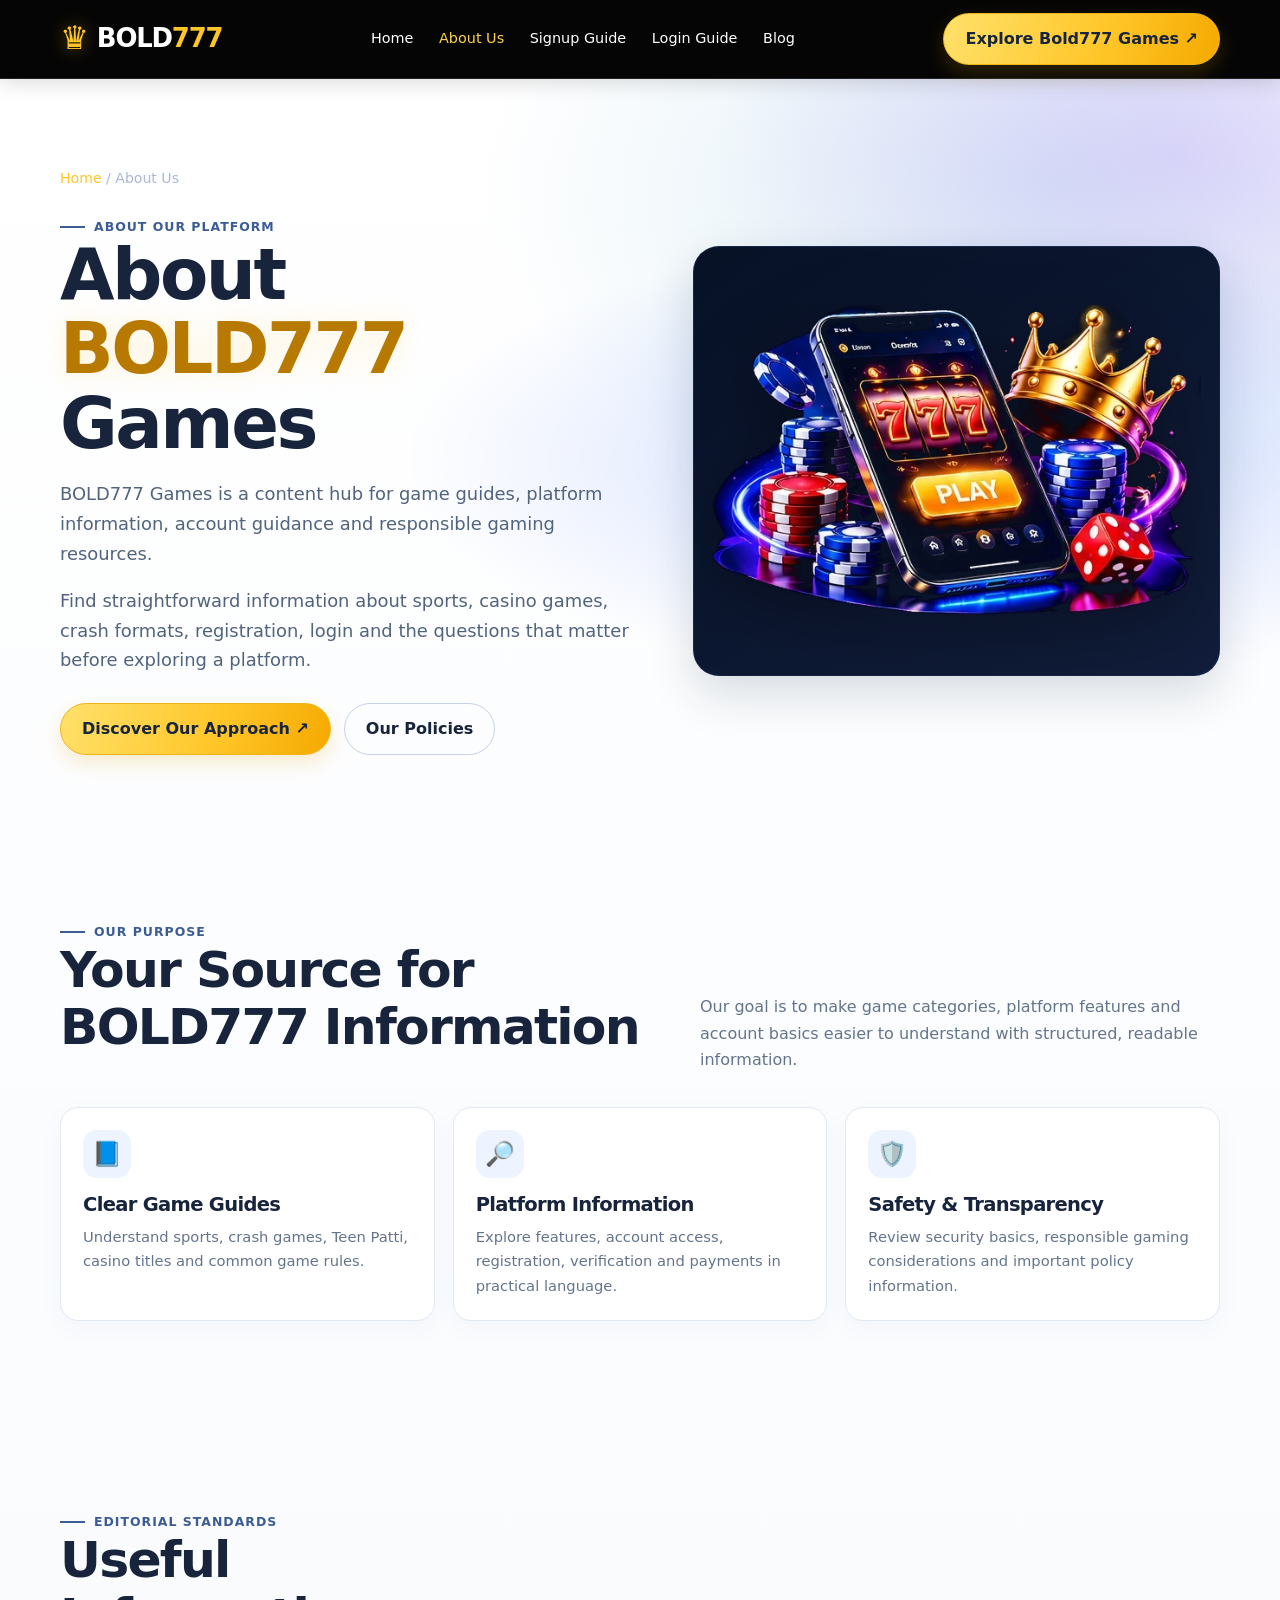
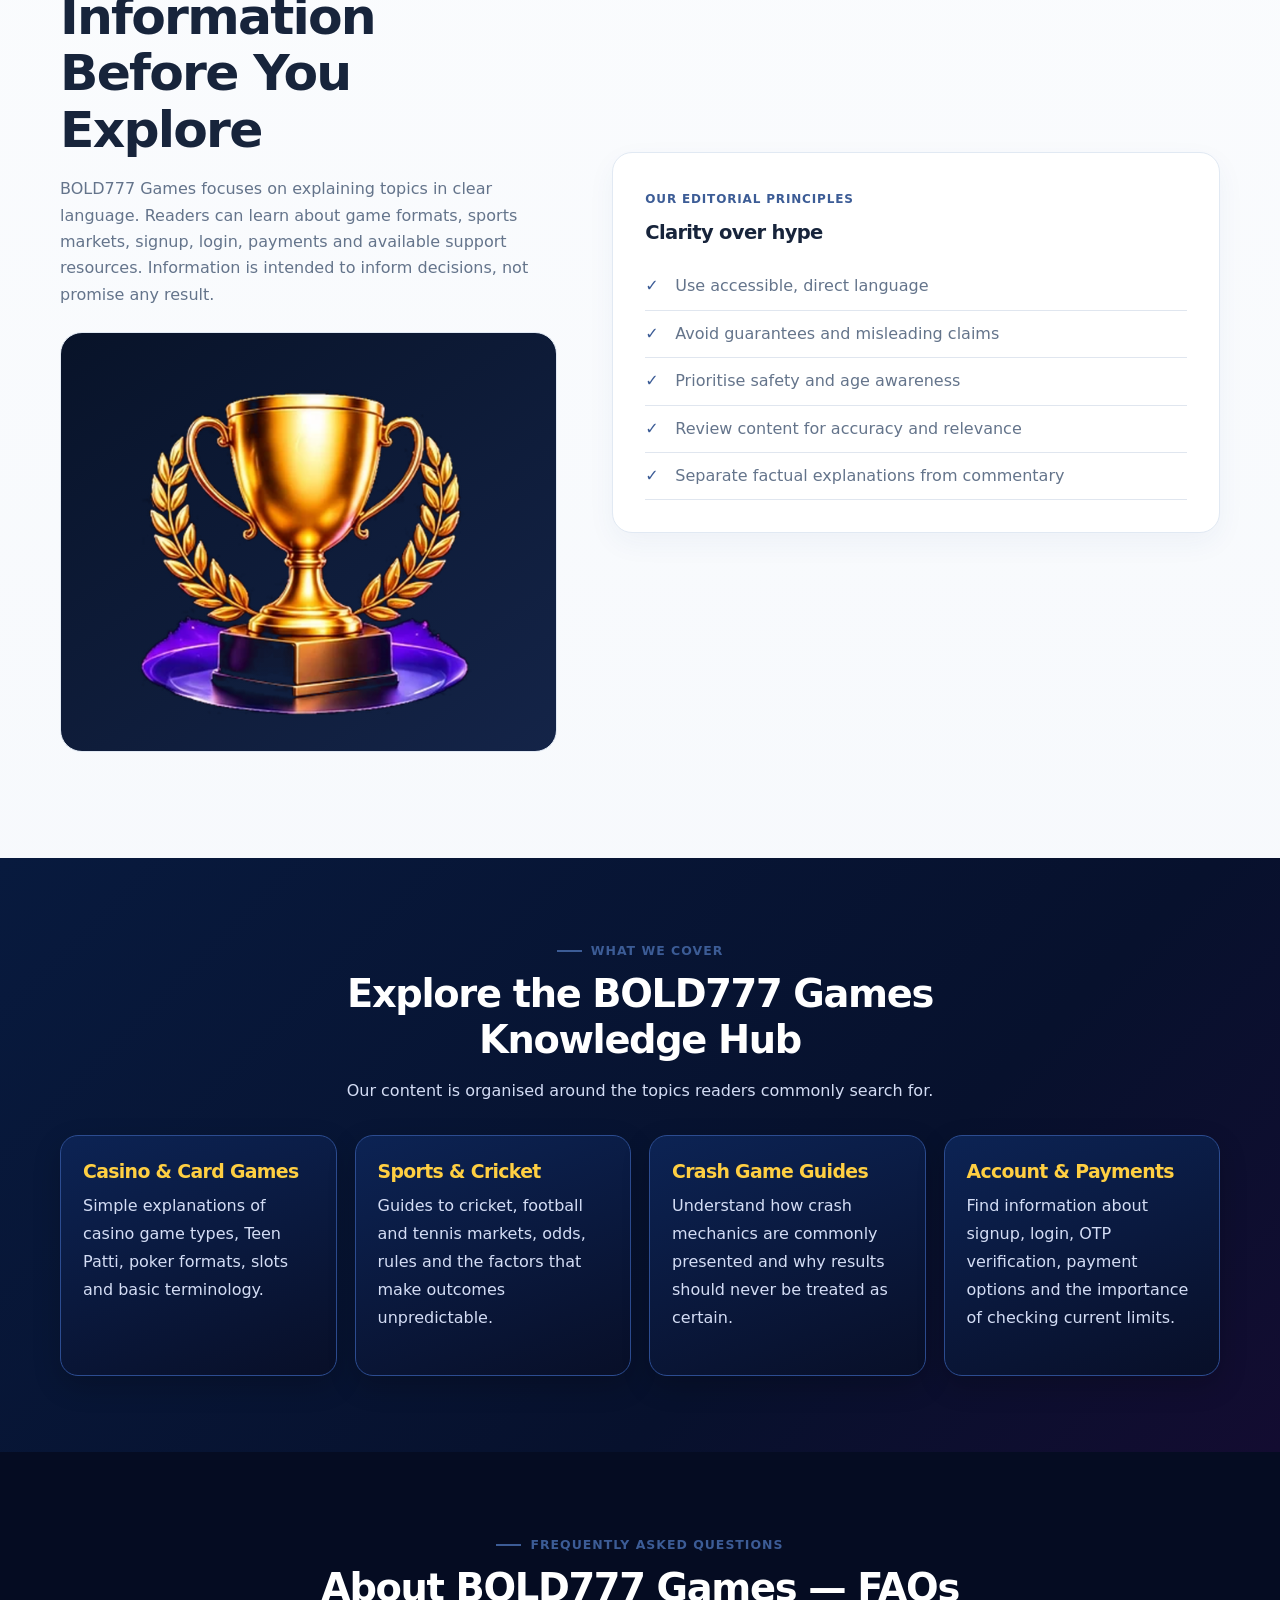
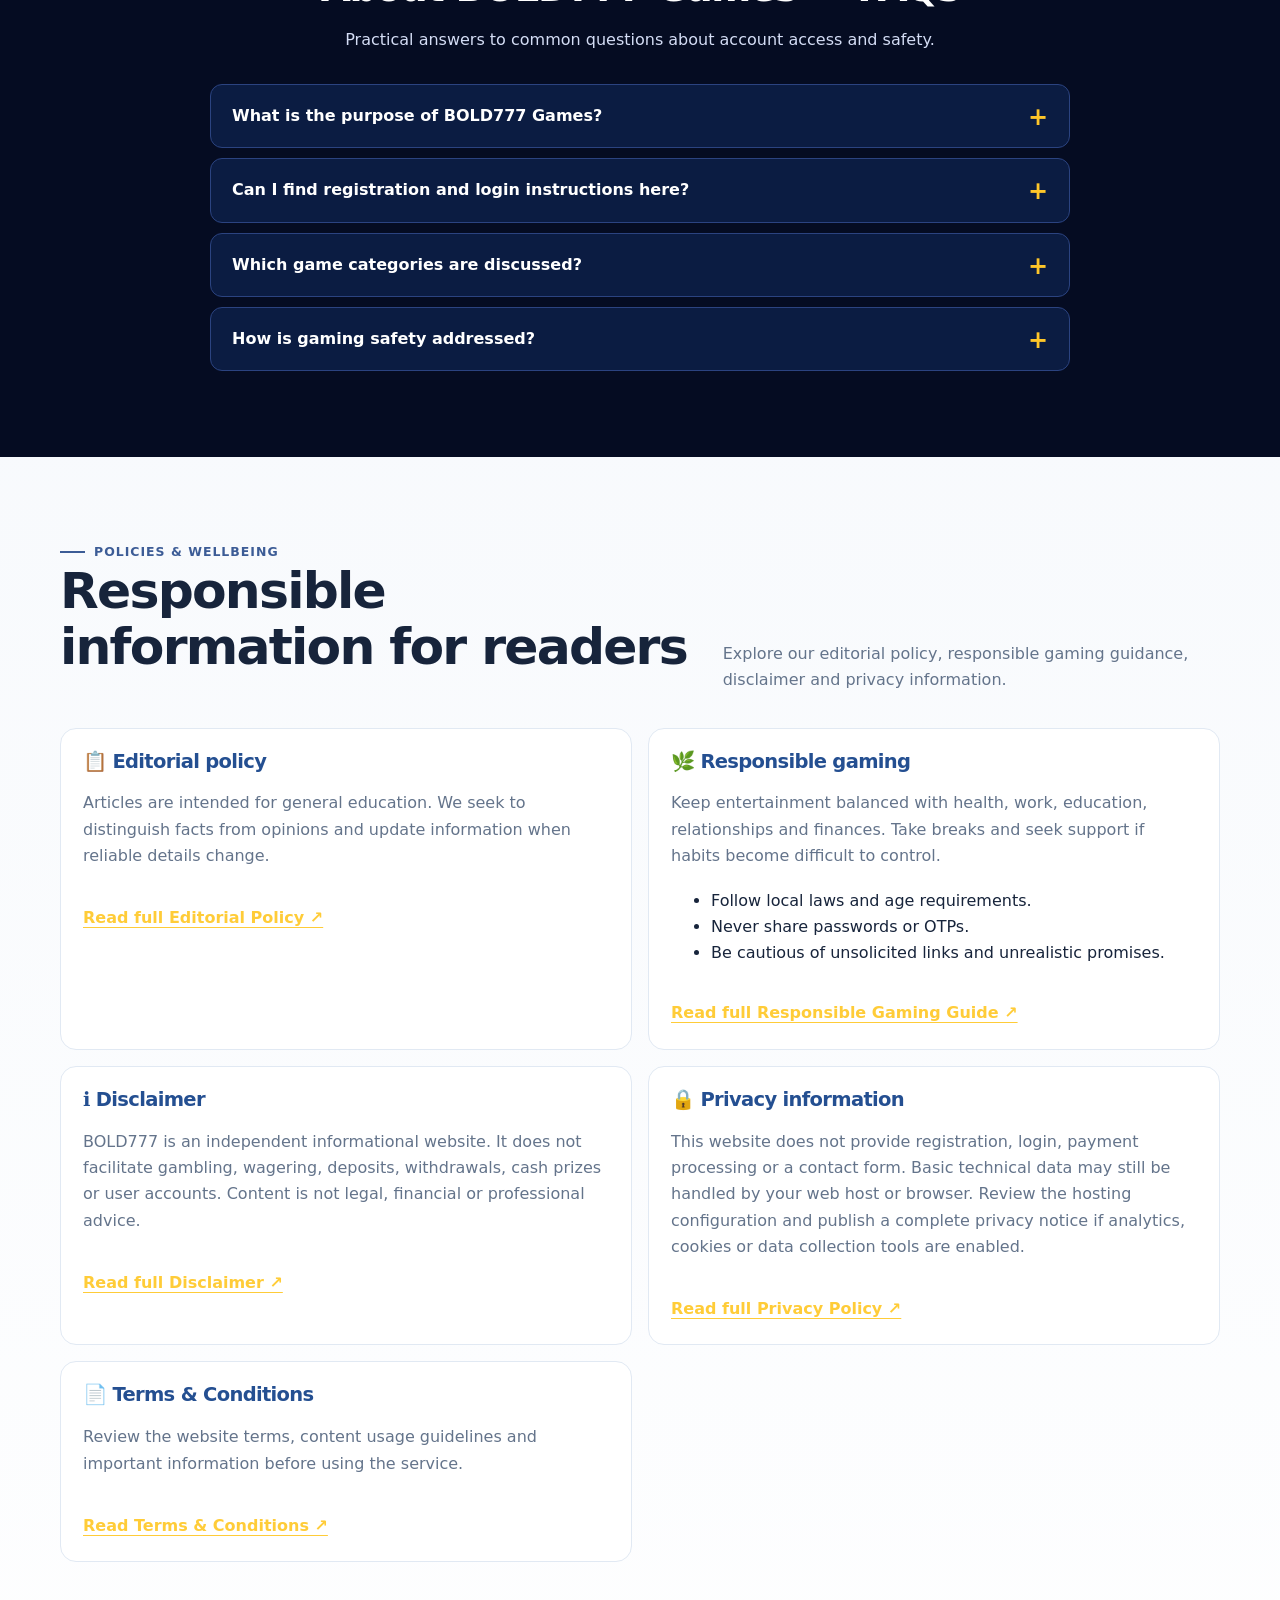
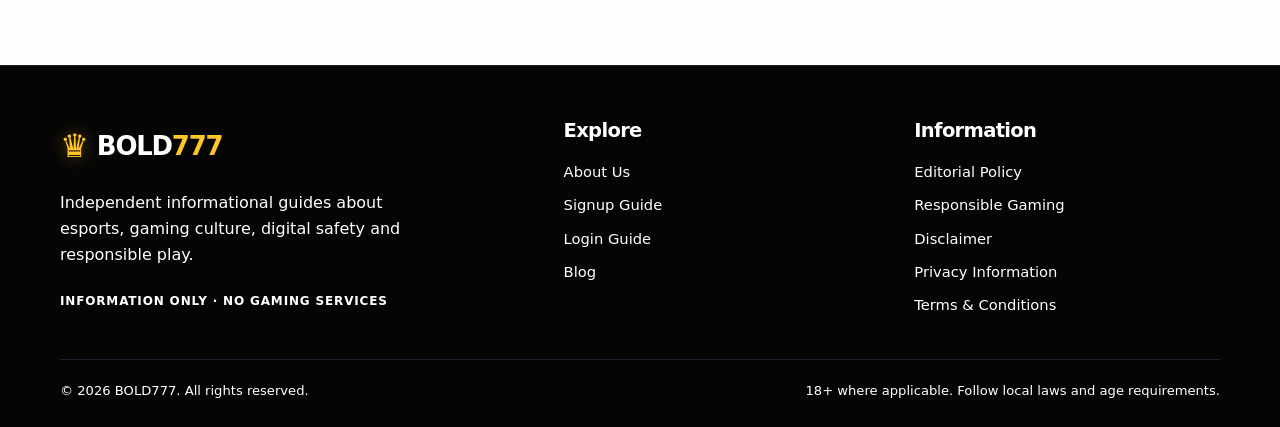
==== about.html @ b9d978da "Add files via upload" ====
<!DOCTYPE html>

<html lang="en"><head><meta charset="utf-8"/><meta content="width=device-width, initial-scale=1" name="viewport"/>
<title>About BOLD777 | Gaming Guides &amp; Editorial Information</title>
<meta content="#ffffff" name="theme-color"/><link href="assets/style.css" rel="stylesheet"/>
<meta content="website" property="og:type"/>
<meta content="Learn about BOLD777 guides, our informational approach, gaming topics, editorial standards, reader safety and important website policies." name="description"/><meta content="index, follow" name="robots"/><link href="https://bold777games.com/about.html" rel="canonical"/><meta content="About BOLD777 | Gaming Guides &amp; Editorial Information" property="og:title"/><meta content="Learn about BOLD777 guides, our informational approach, gaming topics, editorial standards, reader safety and important website policies." property="og:description"/><meta content="https://bold777games.com/about.html" property="og:url"/><meta content="summary_large_image" name="twitter:card"/><meta content="About BOLD777 | Gaming Guides &amp; Editorial Information" name="twitter:title"/><meta content="Learn about BOLD777 guides, our informational approach, gaming topics, editorial standards, reader safety and important website policies." name="twitter:description"/></head><body><header><div class="container nav"><a class="brand" href="index.html">BOLD<span>777</span></a><button aria-expanded="false" aria-label="Toggle navigation" class="menu-btn">Menu</button><nav class="navlinks"><a class="" href="index.html">Home</a><a class="active" href="about.html">About Us</a><a class="" href="signup.html">Signup Guide</a><a class="" href="login.html">Login Guide</a><a class="" href="blog.html">Blog</a></nav><a class="nav-cta" href="https://bold777games.com/">Explore Bold777 Games ↗</a></div></header>
<main><section class="hero about-feature-hero"><div class="container hero-grid"><div class="about-hero-copy"><div class="breadcrumbs"><a href="index.html">Home</a> / About Us</div><span class="eyebrow">About our platform</span><h1>About <span>BOLD777</span> Games</h1><p>BOLD777 Games is a content hub for game guides, platform information, account guidance and responsible gaming resources.</p><p>Find straightforward information about sports, casino games, crash formats, registration, login and the questions that matter before exploring a platform.</p><div class="actions"><a class="btn" href="#our-story">Discover Our Approach ↗</a><a class="btn secondary" href="#editorial">Our Policies</a></div></div><div class="visual hero-art about-hero-art"><img alt="Gaming device and online account illustration" src="assets/images/phone-guide.webp"/></div></div></section>
<section class="section" id="our-story"><div class="container"><div class="section-head"><div><span class="eyebrow">Our purpose</span><h2>Your Source for BOLD777 Information</h2></div><p>Our goal is to make game categories, platform features and account basics easier to understand with structured, readable information.</p></div><div class="feature-grid">
<div class="feature-tile"><div class="feature-symbol">📘</div><h3>Clear Game Guides</h3><p>Understand sports, crash games, Teen Patti, casino titles and common game rules.</p></div>
<div class="feature-tile"><div class="feature-symbol">🔎</div><h3>Platform Information</h3><p>Explore features, account access, registration, verification and payments in practical language.</p></div>
<div class="feature-tile"><div class="feature-symbol">🛡️</div><h3>Safety &amp; Transparency</h3><p>Review security basics, responsible gaming considerations and important policy information.</p></div>
</div></div></section>
<section class="section"><div class="container split"><div><span class="eyebrow">Editorial standards</span><h2>Useful Information Before You Explore</h2><p>BOLD777 Games focuses on explaining topics in clear language. Readers can learn about game formats, sports markets, signup, login, payments and available support resources. Information is intended to inform decisions, not promise any result.</p><img alt="Illustration representing gaming education" class="article-feature-image" src="assets/images/trophy-guide.png" style="margin-top:24px"/></div><div class="panel"><span class="tag">Our editorial principles</span><h3>Clarity over hype</h3><ul class="checklist"><li>Use accessible, direct language</li><li>Avoid guarantees and misleading claims</li><li>Prioritise safety and age awareness</li><li>Review content for accuracy and relevance</li><li>Separate factual explanations from commentary</li></ul></div></div></section>
<section class="content-rich-section rich-alt"><div class="container"><div class="rich-heading"><span class="eyebrow">WHAT WE COVER</span><h2>Explore the BOLD777 Games Knowledge Hub</h2><p>Our content is organised around the topics readers commonly search for.</p></div><div class="rich-card-grid"><article class="rich-card"><h3>Casino &amp; Card Games</h3><p>Simple explanations of casino game types, Teen Patti, poker formats, slots and basic terminology.</p></article><article class="rich-card"><h3>Sports &amp; Cricket</h3><p>Guides to cricket, football and tennis markets, odds, rules and the factors that make outcomes unpredictable.</p></article><article class="rich-card"><h3>Crash Game Guides</h3><p>Understand how crash mechanics are commonly presented and why results should never be treated as certain.</p></article><article class="rich-card"><h3>Account &amp; Payments</h3><p>Find information about signup, login, OTP verification, payment options and the importance of checking current limits.</p></article></div></div></section><section class="content-rich-section"><div class="container"><div class="rich-heading"><span class="eyebrow">FREQUENTLY ASKED QUESTIONS</span><h2>About BOLD777 Games — FAQs</h2><p>Practical answers to common questions about account access and safety.</p></div><div class="rich-faq-list"><details class="rich-faq"><summary>What is the purpose of BOLD777 Games?</summary><p>To provide guides and information about the BOLD777 platform, game categories, features and important account topics.</p></details><details class="rich-faq"><summary>Can I find registration and login instructions here?</summary><p>Yes. Separate Signup and Login guides explain typical steps and precautions; they do not collect credentials.</p></details><details class="rich-faq"><summary>Which game categories are discussed?</summary><p>Topics include sports, crash games, casino formats, Teen Patti and other game-related features.</p></details><details class="rich-faq"><summary>How is gaming safety addressed?</summary><p>The site links to its policies and offers reminders about eligibility, keeping credentials private and maintaining limits.</p></details></div></div></section><section class="section" id="editorial"><div class="container"><div class="section-head"><div><span class="eyebrow">Policies &amp; wellbeing</span><h2>Responsible information for readers</h2></div><p>Explore our editorial policy, responsible gaming guidance, disclaimer and privacy information.</p></div><div class="policy-grid">
<div class="policy-card" id="editorial-details"><h3>📋 Editorial policy</h3><p>Articles are intended for general education. We seek to distinguish facts from opinions and update information when reliable details change.</p><a class="policy-external-link" href="https://bold777games.com/editorial-policy/">Read full Editorial Policy ↗</a></div>
<div class="policy-card" id="responsible"><h3>🌿 Responsible gaming</h3><p>Keep entertainment balanced with health, work, education, relationships and finances. Take breaks and seek support if habits become difficult to control.</p><ul><li>Follow local laws and age requirements.</li><li>Never share passwords or OTPs.</li><li>Be cautious of unsolicited links and unrealistic promises.</li></ul><a class="policy-external-link" href="https://bold777games.com/responsible-gaming/">Read full Responsible Gaming Guide ↗</a></div>
<div class="policy-card" id="disclaimer"><h3>ℹ️ Disclaimer</h3><p>BOLD777 is an independent informational website. It does not facilitate gambling, wagering, deposits, withdrawals, cash prizes or user accounts. Content is not legal, financial or professional advice.</p><a class="policy-external-link" href="https://bold777games.com/disclaimer/">Read full Disclaimer ↗</a></div>
<div class="policy-card" id="privacy"><h3>🔒 Privacy information</h3><p>This website does not provide registration, login, payment processing or a contact form. Basic technical data may still be handled by your web host or browser. Review the hosting configuration and publish a complete privacy notice if analytics, cookies or data collection tools are enabled.</p><a class="policy-external-link" href="https://bold777games.com/privacy-policy/">Read full Privacy Policy ↗</a></div>
<div class="policy-card"><h3>📄 Terms &amp; Conditions</h3><p>Review the website terms, content usage guidelines and important information before using the service.</p><a class="policy-external-link" href="https://bold777games.com/terms-conditions/">Read Terms &amp; Conditions ↗</a></div></div></div></section></main>
<footer><div class="container"><div class="footer-grid"><div><a class="brand" href="index.html">BOLD<span>777</span></a><p style="max-width:360px;margin-top:16px">Independent informational guides about esports, gaming culture, digital safety and responsible play.</p><p class="tag">Information only · No gaming services</p></div><div><h3>Explore</h3><div class="footer-links"><a href="about.html">About Us</a><a href="signup.html">Signup Guide</a><a href="login.html">Login Guide</a><a href="blog.html">Blog</a></div></div><div><h3>Information</h3><div class="footer-links"><a href="https://bold777games.com/editorial-policy/">Editorial Policy</a><a href="https://bold777games.com/responsible-gaming/">Responsible Gaming</a><a href="https://bold777games.com/disclaimer/">Disclaimer</a><a href="https://bold777games.com/privacy-policy/">Privacy Information</a><a href="https://bold777games.com/terms-conditions/">Terms &amp; Conditions</a></div></div></div><div class="footer-bottom"><span>© <span data-year=""></span> BOLD777. All rights reserved.</span><span>18+ where applicable. Follow local laws and age requirements.</span></div></div></footer><script src="assets/script.js"></script></body></html>
---- assets/style.css ----
:root{--bg:#080b16;--panel:#101629;--panel2:#151d34;--text:#f4f6ff;--muted:#a8b1c8;--purple:#8b5cf6;--cyan:#4de3d0;--line:rgba(255,255,255,.1);--max:1160px}
*{box-sizing:border-box}html{scroll-behavior:smooth}body{margin:0;background:radial-gradient(ellipse at 80% 0%,rgba(103,65,190,.18),transparent 35%),var(--bg);color:var(--text);font:16px/1.65 Inter,ui-sans-serif,system-ui,-apple-system,Segoe UI,Roboto,Arial,sans-serif}a{color:inherit;text-decoration:none}img{max-width:100%}.container{width:min(var(--max),calc(100% - 40px));margin:auto}
header{position:sticky;top:0;z-index:20;background:rgba(8,11,22,.88);backdrop-filter:blur(16px);border-bottom:1px solid var(--line)}.nav{height:76px;display:flex;align-items:center;justify-content:space-between;gap:24px}.brand{font-weight:900;font-size:1.55rem;letter-spacing:-1px}.brand span{color:var(--cyan)}.navlinks{display:flex;align-items:center;gap:26px;color:var(--muted);font-size:.94rem}.navlinks a:hover,.navlinks a.active{color:#fff}.nav-cta,.btn{display:inline-flex;align-items:center;justify-content:center;border-radius:12px;padding:11px 17px;font-weight:750;background:linear-gradient(110deg,var(--purple),#5d70ed);color:white;border:0}.menu-btn{display:none;background:none;border:1px solid var(--line);color:white;padding:8px 12px;border-radius:9px}
.hero{padding:88px 0 70px;position:relative;overflow:hidden}.hero-grid{display:grid;grid-template-columns:1.08fr .92fr;gap:48px;align-items:center}.eyebrow{display:inline-flex;gap:9px;align-items:center;color:var(--cyan);font-size:.78rem;letter-spacing:.15em;text-transform:uppercase;font-weight:800}.eyebrow:before{content:"";width:22px;height:2px;background:var(--cyan)}h1,h2,h3{line-height:1.12;letter-spacing:-.035em;margin:0 0 18px}h1{font-size:clamp(2.6rem,6vw,4.8rem);max-width:760px}h2{font-size:clamp(1.9rem,4vw,3rem)}h3{font-size:1.22rem}p{color:var(--muted);margin:0 0 18px}.hero p{font-size:1.12rem;max-width:650px}.actions{display:flex;gap:13px;flex-wrap:wrap;margin-top:28px}.btn.secondary{background:transparent;border:1px solid var(--line);color:var(--text)}.visual{min-height:390px;position:relative;border:1px solid var(--line);border-radius:28px;background:linear-gradient(145deg,rgba(139,92,246,.22),rgba(77,227,208,.06)),var(--panel);padding:25px;overflow:hidden}.visual:before,.visual:after{content:"";position:absolute;border-radius:50%;filter:blur(2px)}.visual:before{width:240px;height:240px;background:rgba(139,92,246,.22);right:-65px;top:-55px}.visual:after{width:180px;height:180px;background:rgba(77,227,208,.14);left:-70px;bottom:-60px}.orbit{position:absolute;inset:50px 45px;border:1px solid rgba(255,255,255,.14);border-radius:50%;transform:rotate(-24deg)}.orbit.two{inset:80px 10px;transform:rotate(35deg)}.core{position:absolute;inset:0;display:grid;place-items:center}.core-mark{width:150px;height:150px;border-radius:35px;display:grid;place-items:center;background:linear-gradient(145deg,#8b5cf6,#263b79);box-shadow:0 25px 80px rgba(0,0,0,.45);font-size:3.4rem;font-weight:950;letter-spacing:-.1em}.float-card{position:absolute;z-index:2;background:rgba(10,15,31,.88);border:1px solid var(--line);padding:13px 16px;border-radius:14px;box-shadow:0 12px 35px rgba(0,0,0,.25);font-size:.85rem}.float-card strong{display:block;color:white}.float-card small{color:var(--muted)}.fc1{top:42px;left:22px}.fc2{right:18px;bottom:46px}.fc3{left:34px;bottom:34px}
.section{padding:76px 0}.section-head{display:flex;justify-content:space-between;align-items:end;gap:25px;margin-bottom:30px}.section-head p{max-width:520px;margin:0}.grid{display:grid;grid-template-columns:repeat(3,1fr);gap:18px}.card{background:linear-gradient(145deg,rgba(255,255,255,.045),rgba(255,255,255,.015));border:1px solid var(--line);border-radius:18px;padding:24px;transition:.2s}.card:hover{transform:translateY(-4px);border-color:rgba(139,92,246,.55)}.icon{width:46px;height:46px;border-radius:13px;background:rgba(139,92,246,.18);display:grid;place-items:center;color:#c4b5fd;font-size:1.25rem;margin-bottom:20px}.tag{display:inline-block;color:var(--cyan);font-size:.75rem;font-weight:800;letter-spacing:.08em;text-transform:uppercase;margin-bottom:12px}.card p{font-size:.94rem;margin-bottom:0}.split{display:grid;grid-template-columns:.9fr 1.1fr;gap:45px;align-items:center}.panel{background:var(--panel);border:1px solid var(--line);border-radius:22px;padding:30px}.checklist{list-style:none;padding:0;margin:20px 0 0}.checklist li{padding:10px 0 10px 30px;position:relative;color:var(--muted);border-bottom:1px solid var(--line)}.checklist li:before{content:"✓";position:absolute;left:0;color:var(--cyan);font-weight:900}.banner{padding:38px;border:1px solid rgba(77,227,208,.22);border-radius:22px;background:linear-gradient(110deg,rgba(77,227,208,.09),rgba(139,92,246,.14));display:flex;align-items:center;justify-content:space-between;gap:25px}.banner p{margin:0;max-width:660px}
.page-hero{padding:68px 0 35px}.page-hero h1{font-size:clamp(2.4rem,5vw,4rem)}.breadcrumbs{color:var(--muted);font-size:.88rem;margin-bottom:22px}.article-list{display:grid;grid-template-columns:repeat(3,1fr);gap:18px}.article-card{overflow:hidden;padding:0}.article-art{height:165px;background:radial-gradient(circle at 75% 30%,rgba(77,227,208,.4),transparent 25%),linear-gradient(135deg,#33215e,#121b38 55%,#0b3441);display:flex;align-items:center;justify-content:center;font-size:2.6rem;font-weight:950;letter-spacing:-.1em;color:rgba(255,255,255,.9)}.article-body{padding:22px}.article-body .tag{margin-bottom:8px}.article-body h3{margin-bottom:10px}.article-body p{font-size:.92rem}.read{color:var(--cyan);font-weight:750;font-size:.9rem}.content{max-width:820px}.content h2{font-size:1.75rem;margin:36px 0 14px}.content h3{margin:25px 0 10px}.content ul{color:var(--muted);padding-left:22px}.notice{border-left:3px solid var(--cyan);padding:16px 18px;background:rgba(77,227,208,.06);border-radius:0 12px 12px 0;margin:24px 0}.faq details{border-bottom:1px solid var(--line);padding:18px 0}.faq summary{cursor:pointer;font-weight:750}.faq details p{padding-top:12px;margin:0}
footer{border-top:1px solid var(--line);padding:48px 0 24px;background:rgba(0,0,0,.15)}.footer-grid{display:grid;grid-template-columns:1.5fr 1fr 1fr;gap:35px}.footer-links{display:grid;gap:9px;color:var(--muted);font-size:.92rem}.footer-links a:hover{color:white}.footer-bottom{border-top:1px solid var(--line);margin-top:35px;padding-top:20px;display:flex;justify-content:space-between;gap:20px;color:var(--muted);font-size:.82rem}
@media(max-width:850px){.hero-grid,.split{grid-template-columns:1fr}.visual{min-height:330px}.grid,.article-list{grid-template-columns:repeat(2,1fr)}.navlinks{display:none;position:absolute;top:76px;left:0;right:0;padding:20px;background:#0b1020;border-bottom:1px solid var(--line);flex-direction:column;align-items:flex-start}.navlinks.open{display:flex}.menu-btn{display:block}.nav-cta{display:none}.footer-grid{grid-template-columns:1fr 1fr}}
@media(max-width:560px){.container{width:min(var(--max),calc(100% - 28px))}.hero{padding:60px 0 45px}.section{padding:55px 0}.grid,.article-list,.footer-grid{grid-template-columns:1fr}.section-head,.banner,.footer-bottom{align-items:flex-start;flex-direction:column}.visual{min-height:290px}.core-mark{width:120px;height:120px}.fc1{top:22px;left:12px}.fc2{right:10px;bottom:22px}.fc3{left:14px;bottom:25px}}


/* ===== BOLD777 visual refresh: midnight / electric blue / royal purple / gold ===== */
:root{
  --bg:#050817;--panel:#0b1228;--panel2:#111d3b;--text:#f7f8ff;--muted:#b4bfd8;
  --purple:#8b5cf6;--cyan:#5b8cff;--gold:#ffc629;--line:rgba(151,174,255,.2);
  --max:1200px;
}
body{
  background:
    radial-gradient(ellipse at 8% 12%,rgba(36,91,255,.16),transparent 32%),
    radial-gradient(ellipse at 92% 36%,rgba(126,54,255,.13),transparent 30%),
    linear-gradient(180deg,#050817 0%,#080d20 54%,#050817 100%);
}
header{background:rgba(4,8,22,.91);border-bottom:1px solid rgba(120,151,255,.2);box-shadow:0 10px 35px rgba(0,0,0,.24)}
.nav{height:78px}
.brand{font-size:1.62rem;letter-spacing:-1.2px;white-space:nowrap}
.brand:before{content:"♛";display:inline-block;color:var(--gold);font-size:1.25em;margin-right:9px;vertical-align:-2px;text-shadow:0 0 18px rgba(255,198,41,.45)}
.brand span{color:var(--gold)}
.navlinks{gap:clamp(12px,2vw,26px);font-size:.9rem;color:#d4dcf2}
.navlinks a{transition:color .2s ease}
.navlinks a:hover,.navlinks a.active{color:var(--gold)}
.nav-cta,.btn{
  border-radius:999px;padding:12px 21px;color:#11172b;
  background:linear-gradient(110deg,#ffe16b 0%,#ffbd17 58%,#ff9d00 100%);
  box-shadow:0 8px 24px rgba(255,177,0,.2);transition:transform .2s,box-shadow .2s;
}
.nav-cta:hover,.btn:hover{transform:translateY(-2px);box-shadow:0 12px 30px rgba(255,177,0,.3)}
.btn.secondary{background:rgba(9,15,35,.5);border:1px solid rgba(204,216,255,.5);color:#f5f7ff;box-shadow:none}
.menu-btn{border-color:var(--line);background:#0d1731}
.hero{padding:88px 0 82px;isolation:isolate}
.hero:before{content:"";position:absolute;z-index:-1;inset:0;background:radial-gradient(ellipse at 78% 50%,rgba(35,91,255,.22),transparent 42%),radial-gradient(ellipse at 92% 10%,rgba(151,73,255,.18),transparent 28%)}
.hero-grid{gap:38px;grid-template-columns:1fr .95fr}
.hero h1{font-size:clamp(2.8rem,5.5vw,5rem);line-height:1.02;max-width:680px}
.hero h1 span{color:var(--gold)!important;text-shadow:0 0 28px rgba(255,193,38,.2)}
.hero p{max-width:610px;color:#d0d8ec}
.eyebrow{color:var(--gold);letter-spacing:.08em}
.eyebrow:before{background:linear-gradient(90deg,var(--gold),#ff8c00);width:25px}
.visual{
  min-height:410px;border:1px solid rgba(114,145,255,.42);border-radius:30px;
  background:radial-gradient(circle at 50% 48%,rgba(34,87,255,.3),transparent 35%),linear-gradient(145deg,rgba(29,55,116,.8),rgba(10,14,34,.92) 58%,rgba(69,32,122,.55));
  box-shadow:inset 0 0 55px rgba(64,113,255,.13),0 25px 70px rgba(0,0,0,.32);
}
.visual:before{width:310px;height:310px;background:rgba(45,100,255,.3);filter:blur(32px);right:4%;top:4%}
.visual:after{width:250px;height:250px;background:rgba(146,62,255,.22);filter:blur(35px);left:0;bottom:0}
.orbit{border-color:rgba(255,198,41,.58);box-shadow:0 0 22px rgba(255,183,0,.12)}
.orbit.two{border-color:rgba(107,132,255,.5)}
.core-mark{
  width:190px;height:190px;border-radius:42px;transform:rotate(-7deg);
  background:linear-gradient(145deg,#ffdf59,#ff9d00 42%,#4e2b9c 43%,#101a48 100%);
  border:1px solid rgba(255,226,121,.7);box-shadow:0 0 45px rgba(255,174,0,.28),0 25px 80px rgba(0,0,0,.5);
  color:#fff;font-size:4rem;text-shadow:0 4px 20px rgba(0,0,0,.5)
}
.float-card{background:rgba(5,11,29,.88);border-color:rgba(132,160,255,.3);backdrop-filter:blur(12px);border-radius:16px}
.float-card strong{color:#fff}.float-card small{color:#bac6e4}
.section{padding:78px 0}
.section-head{margin-bottom:34px}
h2{font-size:clamp(2rem,4vw,3.15rem)}
.card,.panel{
  background:linear-gradient(145deg,rgba(18,31,67,.9),rgba(8,14,33,.94));
  border:1px solid rgba(112,145,255,.24);border-radius:20px;
  box-shadow:0 14px 36px rgba(0,0,0,.17)
}
.card{padding:26px;position:relative;overflow:hidden}
.card:before{content:"";position:absolute;inset:0 0 auto;height:2px;background:linear-gradient(90deg,transparent,var(--gold),#755dff,transparent);opacity:.7}
.card:hover{transform:translateY(-5px);border-color:rgba(255,198,41,.5);box-shadow:0 18px 40px rgba(0,0,0,.28)}
.icon{width:54px;height:54px;border-radius:17px;background:linear-gradient(145deg,rgba(255,198,41,.2),rgba(92,107,255,.22));border:1px solid rgba(255,198,41,.28);color:var(--gold);font-size:1.45rem}
.tag{color:var(--gold);letter-spacing:.07em}
.split{gap:55px}
.panel{padding:32px;background:linear-gradient(145deg,rgba(16,28,62,.95),rgba(7,13,31,.95))}
.checklist li:before{color:var(--gold)}
.banner{
  border:1px solid rgba(255,198,41,.35);border-radius:26px;
  background:radial-gradient(ellipse at 90% 50%,rgba(89,60,193,.25),transparent 42%),linear-gradient(110deg,rgba(255,198,41,.1),rgba(24,67,155,.2),rgba(77,42,137,.18));
  box-shadow:0 18px 50px rgba(0,0,0,.2)
}
.page-hero{
  padding:78px 0 52px;position:relative;overflow:hidden;
  background:radial-gradient(ellipse at 82% 25%,rgba(48,89,221,.22),transparent 36%),linear-gradient(180deg,rgba(11,19,46,.75),rgba(5,8,23,0));
  border-bottom:1px solid rgba(120,151,255,.13)
}
.page-hero:after{content:"777";position:absolute;right:7%;top:5%;font-size:clamp(7rem,18vw,15rem);font-weight:1000;letter-spacing:-.12em;color:rgba(255,198,41,.035);pointer-events:none}
.page-hero .container{position:relative;z-index:1}
.page-hero h1{max-width:900px}
.breadcrumbs{color:#aab7d5}
.breadcrumbs a{color:var(--gold)}
.article-list{gap:22px}
.article-card{padding:0}
.article-art{
  height:180px;color:var(--gold);font-size:3rem;
  background:radial-gradient(circle at 70% 25%,rgba(255,190,40,.35),transparent 24%),radial-gradient(circle at 25% 80%,rgba(71,105,255,.45),transparent 35%),linear-gradient(135deg,#14265a,#10132f 55%,#351a69);
  border-bottom:1px solid rgba(255,198,41,.2)
}
.article-body{padding:24px}
.article-body h3{color:#f7f8ff}
.read{color:var(--gold)}
.content{max-width:900px}
.content h2{color:#fff;border-left:3px solid var(--gold);padding-left:14px}
.content h3{color:#f4f6ff}
.content ul{line-height:1.85}
.notice{border-left-color:var(--gold);background:rgba(255,198,41,.07);border-radius:0 14px 14px 0}
.faq details{border:1px solid rgba(125,151,230,.2);border-radius:14px;padding:17px 20px;margin:10px 0;background:rgba(13,23,51,.72)}
.faq summary{color:#f5f7ff}
.faq details[open]{border-color:rgba(255,198,41,.45)}
footer{border-top:1px solid rgba(255,198,41,.25);padding:54px 0 26px;background:linear-gradient(180deg,#070b1c,#030611)}
.footer-grid{gap:45px}
footer h3{color:#fff}
.footer-links a:hover{color:var(--gold)}
.footer-bottom{border-top-color:rgba(127,151,222,.2)}
@media(max-width:850px){
  .nav{height:70px}.navlinks{top:70px;background:#070d21}
  .hero{padding:64px 0 58px}.hero-grid{grid-template-columns:1fr}
  .visual{min-height:340px}.page-hero{padding:58px 0 40px}
}
@media(max-width:560px){
  .hero h1{font-size:2.7rem}.section{padding:58px 0}
  .visual{min-height:285px}.core-mark{width:130px;height:130px;font-size:3rem}
  .card{padding:22px}.article-card{padding:0}.article-body{padding:20px}
  .page-hero:after{right:0;top:15%;font-size:7rem}
}


/* Supplied BOLD777 illustration pack */
.hero-art{
  min-height:0; padding:0; border:0; background:transparent; box-shadow:none;
  display:flex; align-items:center; justify-content:center; overflow:visible;
}
.hero-art:before,.hero-art:after{display:none}
.hero-art img{display:block;width:100%;height:auto;max-height:440px;object-fit:contain;filter:drop-shadow(0 18px 35px rgba(0,0,0,.38))}
.image-icon{width:100%;height:112px;border:0;background:transparent;border-radius:12px;overflow:hidden;margin:0 0 18px;padding:0}
.image-icon img{width:100%;height:100%;object-fit:contain;display:block}
.card:has(.image-icon){padding-top:18px}
.article-art{height:190px;overflow:hidden;padding:0;background:#050817}
.article-art img{width:100%;height:100%;object-fit:cover;display:block}
.page-hero .container{min-height:210px;padding-right:300px}
.page-hero-art{position:absolute;right:0;top:50%;transform:translateY(-50%);width:min(290px,32%);max-height:230px;object-fit:contain;filter:drop-shadow(0 12px 24px rgba(0,0,0,.35))}
.article-feature-image{display:block;width:100%;max-height:390px;object-fit:contain;background:#030611;border:1px solid rgba(255,198,41,.25);border-radius:22px;margin:0 0 34px}
.banner-with-art{position:relative;overflow:hidden;padding-left:190px}
.banner-art{position:absolute;left:12px;top:50%;transform:translateY(-50%);width:160px;height:150px;object-fit:contain}
@media(max-width:850px){
 .hero-art{min-height:0}
 .hero-art img{max-height:340px}
 .page-hero .container{padding-right:0;padding-bottom:160px}
 .page-hero-art{top:auto;bottom:0;right:12px;transform:none;width:190px;height:145px}
 .banner-with-art{padding-left:140px}
 .banner-art{width:120px;height:120px}
}
@media(max-width:560px){
 .image-icon{height:90px}
 .article-art{height:155px}
 .page-hero .container{padding-bottom:130px}
 .page-hero-art{width:150px;height:120px}
 .banner-with-art{padding:130px 22px 24px}
 .banner-art{top:0;left:50%;transform:translateX(-50%);width:125px;height:120px}
}

/* ===== Light navy + white visual refresh ===== */
:root{--bg:#f5f8fc;--panel:#ffffff;--panel2:#eef4fb;--text:#17243b;--muted:#64748b;--purple:#244f91;--cyan:#3c5c96;--line:rgba(36,79,145,.14);--max:1160px}
body{background:linear-gradient(180deg,#fff 0%,#f5f8fc 58%,#fff 100%);color:var(--text)}
header{background:rgba(255,255,255,.92);border-bottom-color:#e3eaf4;box-shadow:0 5px 24px rgba(24,52,92,.045)}
.brand span{color:#3c5c96}
.navlinks{color:#60718b}.navlinks a:hover,.navlinks a.active{color:#244f91}
.nav-cta,.btn{background:linear-gradient(110deg,#3c5c96,#244f91);box-shadow:0 8px 20px rgba(36,79,145,.16)}
.btn.secondary{color:#244f91;border-color:#cbd8ea}
.eyebrow,.tag,.read{color:#3c5c96}.eyebrow:before{background:#3c5c96}
.hero{background:radial-gradient(ellipse at 82% 14%,rgba(202,228,240,.65),transparent 38%)}
.visual{background:linear-gradient(145deg,#eaf3ff,#fff 70%);border-color:#d9e5f4;box-shadow:0 20px 50px rgba(38,72,120,.08)}
.visual:before{background:rgba(60,92,150,.13)}.visual:after{background:rgba(202,228,240,.6)}
.orbit{border-color:rgba(60,92,150,.22)}
.core-mark{background:linear-gradient(145deg,#3c5c96,#244f91);box-shadow:0 18px 55px rgba(36,79,145,.25)}
.float-card{background:rgba(255,255,255,.96);border-color:#dce6f3;box-shadow:0 12px 30px rgba(36,79,145,.12);color:#17243b}
.float-card strong{color:#17243b}
.card{background:#fff;border-color:#e1e9f3;box-shadow:0 8px 28px rgba(36,79,145,.045)}
.card:hover{border-color:#9bb5d8;box-shadow:0 14px 34px rgba(36,79,145,.1)}
.icon{background:#edf4ff;color:#3c5c96}
.panel{background:#fff;border-color:#e1e9f3;box-shadow:0 10px 28px rgba(36,79,145,.05)}
.checklist li:before{color:#3c5c96}
.banner{border-color:#d9e5f4;background:linear-gradient(110deg,#edf5ff,#fff)}
.article-art{background:linear-gradient(135deg,#e7f1ff,#f7fbff);color:#244f91}
.page-hero{background:radial-gradient(ellipse at 78% 20%,rgba(202,228,240,.55),transparent 42%)}
.page-hero-art{display:block;width:min(100%,760px);height:clamp(190px,32vw,360px);object-fit:contain;object-position:center;margin:28px auto 0;border-radius:24px;background:linear-gradient(135deg,#edf5ff,#fff);padding:12px}
.article-feature-image{display:block;width:100%;max-height:360px;object-fit:contain;object-position:center;background:#edf5ff;border:1px solid #e1e9f3;border-radius:22px;padding:10px;margin:0 0 28px}
.image-icon{width:100%;height:148px;margin:0 0 20px;border-radius:15px;overflow:hidden;background:#f0f6ff;padding:0}
.image-icon img{width:100%;height:100%;object-fit:contain;padding:12px;display:block}
.hero-art img{position:relative;z-index:1;display:block;width:100%;height:100%;min-height:330px;max-height:480px;object-fit:contain;object-position:center}
.visual.hero-art{display:flex;align-items:center;justify-content:center}
.article-art img{display:block;width:100%;height:100%;object-fit:contain;padding:8px}
.article-art{height:190px;overflow:hidden}
.article-card{height:100%}
.article-list .article-card .article-art img{max-height:100%}
.content{max-width:900px}
.content h2{color:#1e3a63}
.content .notice{border-left-color:#3c5c96;background:#edf5ff;color:#405674}
.content .notice strong{color:#244f91}
.feature-grid{display:grid;grid-template-columns:repeat(3,1fr);gap:18px;margin:28px 0}
.feature-tile{background:#fff;border:1px solid #e1e9f3;border-radius:18px;padding:22px;box-shadow:0 8px 25px rgba(36,79,145,.04)}
.feature-symbol{width:48px;height:48px;display:grid;place-items:center;border-radius:14px;background:#edf4ff;color:#3c5c96;font-size:1.5rem;margin-bottom:16px}
.feature-tile h3{margin-bottom:9px}.feature-tile p{font-size:.92rem;margin:0}
.policy-grid{display:grid;grid-template-columns:repeat(2,1fr);gap:16px;margin:25px 0}
.policy-card{padding:22px;border:1px solid #e1e9f3;background:#fff;border-radius:16px}
.policy-card h3{display:flex;align-items:center;gap:10px;color:#244f91}
@media(max-width:800px){.feature-grid{grid-template-columns:repeat(2,1fr)}.hero-art img{min-height:260px}.page-hero-art{height:220px}.nav-cta{display:none}}
@media(max-width:560px){.feature-grid,.policy-grid{grid-template-columns:1fr}.hero{padding:52px 0 40px}.section{padding:52px 0}.page-hero{padding:45px 0 24px}.visual{min-height:300px;padding:12px}.hero-art img{min-height:250px}.image-icon{height:130px}}

/* Image presentation fix: transparent artwork, consistent fit, no black image tiles */
.hero-art{min-height:360px;padding:18px;overflow:hidden;background:linear-gradient(145deg,#f3f8ff,#ffffff 78%);border:1px solid #e2ebf7;border-radius:26px;display:flex;align-items:center;justify-content:center}
.hero-art img{width:100%;height:100%;min-height:0;max-height:430px;object-fit:contain;object-position:center;display:block}
.image-icon{height:150px!important;min-height:150px!important;background:transparent!important;box-shadow:none!important;border:0!important;padding:0!important;display:flex;align-items:center;justify-content:center;overflow:hidden}
.image-icon img{width:100%;height:100%;max-height:150px;object-fit:contain;object-position:center;padding:0!important;display:block}
.article-art{background:linear-gradient(145deg,#f2f7ff,#fff)!important;overflow:hidden}
.article-art img{width:100%;height:100%;object-fit:contain;object-position:center;padding:10px;display:block}
.page-hero-art{background:transparent!important;padding:0!important;object-fit:contain!important;object-position:center!important;max-height:240px}
.article-feature-image{background:linear-gradient(145deg,#f2f7ff,#fff)!important;object-fit:contain!important;object-position:center!important;padding:12px!important}
.banner-with-art{position:relative;overflow:hidden}
.banner-art{width:150px;height:150px;flex:0 0 150px;object-fit:contain;object-position:center;background:transparent;display:block}
@media(max-width:850px){.hero-art{min-height:300px}.hero-art img{max-height:350px}.banner-art{width:120px;height:120px;flex-basis:120px}}
@media(max-width:560px){.hero-art{min-height:250px;padding:12px}.hero-art img{max-height:290px}.image-icon{height:135px!important;min-height:135px!important}.image-icon img{max-height:135px}.banner-art{width:100px;height:100px;flex-basis:100px}}


/* Final image alignment and visual clarity */
.hero-grid{grid-template-columns:minmax(0,1.02fr) minmax(320px,.98fr);gap:clamp(28px,4vw,54px);align-items:center}
.hero-grid>div:first-child{position:relative;z-index:2;min-width:0}
.hero h1{max-width:680px;color:#17243b}.hero h1 span{color:#b77900!important}.hero p{color:#52647d}
.hero-art{width:100%;min-width:0;min-height:0;height:clamp(300px,34vw,430px);padding:18px!important;border-radius:26px;background:linear-gradient(145deg,#071126,#111d3b)!important;border:1px solid rgba(60,92,150,.22)!important;box-shadow:0 18px 48px rgba(14,35,70,.16)!important;overflow:hidden!important}
.hero-art img{width:100%;height:100%;min-height:0!important;max-height:100%!important;object-fit:contain!important;object-position:center!important}
.image-icon{height:160px!important;min-height:160px!important;background:linear-gradient(145deg,#081329,#142448)!important;border:1px solid #e1e9f3!important;border-radius:16px!important;padding:8px!important;overflow:hidden!important}
.image-icon img{width:100%!important;height:100%!important;max-height:100%!important;object-fit:contain!important;object-position:center!important;padding:0!important}
.article-art{height:210px!important;background:linear-gradient(145deg,#081329,#142448)!important;padding:8px!important;overflow:hidden}
.article-art img{width:100%!important;height:100%!important;object-fit:contain!important;object-position:center!important;padding:0!important}
/* Page hero images are placed beside the copy in a separate grid column, never over text. */
.page-hero .container{min-height:0!important;padding-right:0!important;padding-bottom:0!important;display:grid;grid-template-columns:minmax(0,1fr) minmax(240px,360px);column-gap:34px;align-items:center}
.page-hero .breadcrumbs,.page-hero .eyebrow,.page-hero h1,.page-hero p{grid-column:1}
.page-hero-art{position:static!important;right:auto!important;top:auto!important;transform:none!important;display:block!important;grid-column:2;grid-row:1 / span 4;width:100%!important;height:260px!important;max-height:260px!important;object-fit:contain!important;object-position:center!important;margin:0!important;padding:14px!important;border-radius:22px;background:linear-gradient(145deg,#081329,#142448)!important;border:1px solid rgba(60,92,150,.18);box-shadow:0 14px 36px rgba(15,37,74,.12)}
.article-feature-image{width:100%;max-height:420px;object-fit:contain!important;object-position:center!important;background:linear-gradient(145deg,#081329,#142448)!important;padding:16px!important;border-radius:22px}
.banner-art{background:linear-gradient(145deg,#081329,#142448);border-radius:18px;padding:8px}
.nav-cta,.btn,.actions .btn,.banner .btn{background:linear-gradient(110deg,#ffe16b 0%,#ffc629 58%,#f5a900 100%)!important;color:#17243b!important;border:1px solid #efb51b!important;box-shadow:0 8px 20px rgba(222,158,0,.2)!important;font-weight:800}
.nav-cta:hover,.btn:hover{background:linear-gradient(110deg,#ffeb91,#ffbf24)!important;color:#111827!important;box-shadow:0 12px 28px rgba(222,158,0,.28)!important}
.btn.secondary{background:#fff!important;color:#244f91!important;border:1px solid #cbd8ea!important;box-shadow:none!important}
@media(max-width:850px){.hero-grid{grid-template-columns:1fr!important;gap:24px!important}.hero-art{height:340px!important;min-height:0!important}.page-hero .container{display:flex!important;flex-direction:column!important;align-items:stretch!important;gap:10px!important}.page-hero-art{width:100%!important;height:240px!important;max-height:240px!important;margin:14px 0 0!important}}
@media(max-width:560px){.hero-art{height:270px!important;padding:10px!important}.image-icon{height:145px!important;min-height:145px!important}.article-art{height:175px!important}.page-hero-art{height:205px!important;max-height:205px!important}.hero h1{font-size:clamp(2.45rem,11vw,3.2rem)}.actions .btn{width:100%;min-height:48px}}

/* November 2026 finishing pass: layout, policy CTA, and dedicated guide designs */
html{scroll-padding-top:90px}
.inline-site-link{color:#b77900;font-weight:800;text-decoration:underline;text-underline-offset:3px}
.final-banner{display:grid!important;grid-template-columns:135px minmax(0,1fr) auto;gap:25px;align-items:center!important;padding:32px!important;min-height:205px}
.final-banner .banner-art{position:static!important;transform:none!important;grid-column:1;width:135px!important;height:140px!important;max-width:100%;padding:10px}
.final-banner-copy{grid-column:2;min-width:0}
.final-banner-copy h2{font-size:clamp(1.5rem,2.6vw,2.2rem);margin:10px 0}
.final-banner-copy p{max-width:600px;margin:0 0 15px}
.policy-shortcuts{display:flex;gap:10px 17px;flex-wrap:wrap}
.policy-shortcuts a{font-size:.85rem;color:#a66e00;font-weight:750;text-decoration:underline;text-underline-offset:3px}
.final-banner-button{grid-column:3;white-space:nowrap;align-self:center;justify-self:end;min-height:48px}
.about-feature-hero .hero-grid{align-items:center;grid-template-columns:minmax(0,1.05fr) minmax(0,.95fr)}
.about-feature-hero .about-hero-art{height:clamp(320px,34vw,430px)!important}
.about-feature-hero .about-hero-art img{object-fit:contain!important}
.about-feature-hero .breadcrumbs{margin-bottom:20px}
.about-feature-hero h1{line-height:1.06}
.about-feature-hero .btn.secondary{background:transparent!important;border:1px solid #c6d3e8!important;color:#17243b!important;box-shadow:none!important}
.policy-card{scroll-margin-top:110px;min-width:0}
#editorial{scroll-margin-top:95px}
/* Screenshot-inspired dark pages; informational rather than fake login flows */
body.game-guide-page{--bg:#04081a;--text:#f7f8ff;--muted:#c2cbe1;--line:rgba(92,126,236,.3);color:#f7f8ff;background:radial-gradient(ellipse at 85% 5%,#102b78 0%,transparent 35%),linear-gradient(180deg,#030816,#08112b 70%,#030714)}
.game-guide-page header{background:rgba(2,7,23,.95)!important;border-bottom:1px solid rgba(81,115,220,.24)}
.game-guide-page .navlinks a{color:#e5e9f5}.game-guide-page .navlinks a.active,.game-guide-page .navlinks a:hover{color:#ffca36}
.game-guide-page .breadcrumbs{color:#abbcdd}.game-guide-page .breadcrumbs a:hover{color:#ffca36}
.game-guide-page .eyebrow{color:#ffc629}.game-guide-page .eyebrow:before{background:#ffc629}
.game-guide-hero{position:relative;overflow:hidden;padding:48px 0 36px;background:radial-gradient(ellipse at 77% 50%,rgba(31,91,251,.4),transparent 52%),linear-gradient(145deg,#04091e,#071e57 55%,#05081d)}
.game-guide-hero:before{content:"";pointer-events:none;position:absolute;inset:0;background:linear-gradient(160deg,transparent 25%,rgba(20,83,245,.12) 32%,transparent 38%,transparent 78%,rgba(156,33,240,.1) 83%,transparent 90%)}
.guide-hero-grid{position:relative;display:grid;grid-template-columns:1.02fr .98fr;gap:32px;min-height:380px;align-items:center}
.guide-hero-copy{position:relative;z-index:1}.guide-hero-copy .breadcrumbs{margin-bottom:17px}
.guide-hero-copy h1{font-size:clamp(2.6rem,5vw,4.5rem);line-height:1.06;color:#fff;max-width:680px;margin:18px 0}.guide-hero-copy h1 span{color:#ffc629;text-shadow:0 0 25px rgba(255,198,41,.16)}
.guide-hero-copy p{max-width:580px;color:#e4eaf7;font-size:1.13rem;line-height:1.55}
.gold-line{height:3px;width:88px;background:#ffc629;margin:24px 0}
.guide-hero-image{height:350px;display:flex;align-items:center;justify-content:center;position:relative}
.guide-hero-image:after{content:"";position:absolute;inset:17% 7%;border-radius:50%;background:rgba(53,89,255,.24);filter:blur(60px);z-index:0}
.guide-hero-image img{position:relative;z-index:1;display:block;width:100%;height:100%;object-fit:contain;filter:drop-shadow(0 22px 22px rgba(0,0,0,.35))}
.game-benefits-section{padding:40px 0 65px;background:linear-gradient(180deg,#040a20,#04091b)}
.game-section-heading{text-align:center;color:#fff;font-size:clamp(1.8rem,3vw,2.5rem);margin-bottom:30px}.game-section-heading span{color:#ffc629}
.game-benefits-grid{display:grid;grid-template-columns:repeat(4,minmax(0,1fr));gap:18px}
.game-benefit{min-width:0;background:linear-gradient(150deg,#101f4c,#071027);border:1px solid #294c9f;border-radius:20px;padding:25px 18px;text-align:center;box-shadow:inset 0 1px rgba(255,255,255,.05)}
.game-benefit-icon{font-size:2.45rem;line-height:1.1;margin:0 0 16px;filter:drop-shadow(0 3px 8px rgba(255,169,0,.3))}.game-benefit h3{font-size:1.08rem;color:#fff;margin-bottom:10px}.game-benefit p{color:#cfd9ed;font-size:.89rem;margin:0;line-height:1.5}
.guide-detail-section{padding:72px 0;background:linear-gradient(180deg,#04091b,#091437)}
.guide-section-heading{text-align:center;max-width:700px;margin:0 auto 32px}.guide-section-heading h2{margin:10px 0;color:#fff}.guide-section-heading p{color:#c1cce5}
.guide-steps-grid{display:grid;grid-template-columns:repeat(2,minmax(0,1fr));gap:18px}
.game-step{display:flex;align-items:flex-start;gap:20px;padding:25px;border-radius:18px;border:1px solid rgba(72,115,237,.35);background:rgba(15,32,79,.58)}
.step-number{flex:0 0 50px;display:grid;place-items:center;width:50px;height:50px;border-radius:13px;background:linear-gradient(120deg,#ffe174,#ffad00);font-weight:900;color:#111a30}
.game-step h3{color:#fff;margin:3px 0 9px}.game-step p{color:#c1cde6;font-size:.96rem;margin:0}
.guide-explainer-section{padding:18px 0 72px;background:#091437}.guide-explainer-panel{max-width:1000px;margin:auto;padding:36px 42px;background:linear-gradient(135deg,#101e45,#07112b);border:1px solid rgba(98,131,243,.35);border-radius:22px}
.guide-explainer-panel h2{color:#fff;font-size:1.55rem;margin:25px 0 10px}.guide-explainer-panel p{color:#cbd4e8}
.guide-note{border-left:3px solid #ffc629;background:rgba(255,198,41,.08);border-radius:0 10px 10px 0;padding:17px 20px;margin-top:26px;color:#ebedf7}
.guide-bottom-section{padding:0 0 75px;background:#091437}.guide-bottom-banner{display:grid;grid-template-columns:230px 1fr;align-items:center;gap:35px;min-height:230px;padding:25px 40px;border:1px solid #294c9f;border-radius:22px;background:radial-gradient(ellipse at 10% 50%,rgba(86,29,238,.36),transparent 35%),linear-gradient(110deg,#071537,#09122f)}
.guide-bottom-image{height:180px}.guide-bottom-image img{height:100%;width:100%;object-fit:contain}.guide-bottom-copy h2{font-size:clamp(1.6rem,3vw,2.2rem);color:#fff;margin:0 0 10px}.guide-bottom-copy p{color:#d2daf0;max-width:620px}.guide-bottom-copy .btn{min-height:45px}
.game-guide-page footer{background:#030716!important}
@media(max-width:1000px){.final-banner{grid-template-columns:115px 1fr!important}.final-banner .banner-art{width:115px!important;height:120px!important}.final-banner-button{grid-column:2;justify-self:start}.game-benefits-grid{grid-template-columns:repeat(2,minmax(0,1fr))}}
@media(max-width:850px){.about-feature-hero .hero-grid,.guide-hero-grid{grid-template-columns:1fr!important}.guide-hero-grid{gap:12px}.guide-hero-image{height:280px}.game-guide-hero{padding:38px 0 25px}.about-feature-hero .about-hero-art{height:330px!important}.game-guide-page .navlinks.open{background:#071027}}
@media(max-width:560px){.final-banner{display:flex!important;flex-direction:column!important;align-items:stretch!important;padding:22px!important;gap:15px}.final-banner .banner-art{position:static!important;width:100px!important;height:100px!important}.final-banner-button{justify-self:start;width:100%;white-space:normal}.policy-shortcuts{gap:10px}.game-benefits-grid,.guide-steps-grid{grid-template-columns:1fr}.game-guide-hero{padding:28px 0}.guide-hero-copy h1{font-size:2.6rem}.guide-hero-image{height:225px}.game-benefits-section,.guide-detail-section{padding:45px 0}.guide-explainer-panel{padding:24px 20px}.guide-bottom-banner{grid-template-columns:1fr;padding:25px;gap:12px}.guide-bottom-image{height:145px}.guide-bottom-section{padding-bottom:48px}.game-step{padding:20px}.game-benefit{padding:22px}}


/* November 2026 revision: unified white/navy guide pages + crisp black navigation */
html{scroll-behavior:smooth}
header,body.game-guide-page header{background:#050505!important;border-bottom:1px solid #222!important;box-shadow:0 3px 20px rgba(0,0,0,.15)!important}
header .brand,header .navlinks,header .navlinks a,header .menu-btn{color:#fff!important}
header .brand span{color:#ffc629!important}
header .navlinks a:hover,header .navlinks a.active,body.game-guide-page header .navlinks a.active{color:#ffd34a!important}
footer,body.game-guide-page footer{background:#050505!important;border-top:1px solid #242424!important;color:#fff!important}
footer .brand,footer h3,footer p,footer .tag,footer .footer-links,footer .footer-links a,footer .footer-bottom,footer .footer-bottom span{color:#fff!important}
footer .brand span{color:#ffc629!important}
footer .footer-links a:hover{color:#ffd34a!important;text-decoration:underline}
@media(max-width:850px){header .navlinks,header .navlinks.open,body.game-guide-page .navlinks.open{background:#050505!important;border-bottom-color:#303030!important}}
body.refined-guide-page{--bg:#f5f8fc;--text:#17243b;--muted:#596d86;background:linear-gradient(180deg,#fff,#f3f7fc 75%,#fff);color:#17243b}
.refined-guide-page .game-guide-hero{background:radial-gradient(ellipse at 72% 35%,#e7efff 0%,transparent 50%),linear-gradient(110deg,#fff,#f6f9ff);border-bottom:1px solid #e2e8f3;padding:55px 0 58px}
.refined-guide-page .game-guide-hero:before{background:linear-gradient(155deg,transparent 35%,rgba(50,89,165,.04) 36%,transparent 42%,transparent 70%,rgba(255,198,41,.08) 76%,transparent 83%)}
.refined-guide-page .guide-hero-grid{grid-template-columns:1fr 1fr;gap:32px;min-height:475px}
.refined-guide-page .guide-hero-copy h1{color:#162541;font-size:clamp(2.55rem,4.45vw,4.6rem);line-height:1.06}
.refined-guide-page .guide-hero-copy h1 span{color:#b78000;text-shadow:none}
.refined-guide-page .guide-hero-copy p{color:#576982}
.refined-guide-page .eyebrow,.refined-guide-page .breadcrumbs{color:#385887}
.refined-guide-page .breadcrumbs a{color:#244f91}
.refined-guide-page .gold-line{background:#ffc629;margin:23px 0}
.refined-guide-page .hero-trustline{display:flex;flex-wrap:wrap;gap:10px;margin-top:24px}
.refined-guide-page .hero-trustline span{display:inline-block;padding:8px 11px;border-radius:999px;background:#eef3fc;border:1px solid #dbe5f4;color:#34527b;font-size:.78rem;font-weight:750}
.refined-guide-page .game-benefits-section,.refined-guide-page .guide-detail-section,.refined-guide-page .guide-explainer-section,.refined-guide-page .guide-bottom-section{background:#f5f8fd}
.refined-guide-page .game-benefits-section{padding:60px 0}
.refined-guide-page .game-section-heading,.refined-guide-page .guide-section-heading h2{color:#17243b}
.refined-guide-page .game-benefit,.refined-guide-page .game-step,.refined-guide-page .guide-explainer-panel{background:#fff;border:1px solid #dce6f5;box-shadow:0 10px 28px rgba(23,49,92,.06)}
.refined-guide-page .game-benefit h3,.refined-guide-page .game-step h3,.refined-guide-page .guide-explainer-panel h2{color:#17243b}
.refined-guide-page .game-benefit p,.refined-guide-page .game-step p,.refined-guide-page .guide-explainer-panel p,.refined-guide-page .guide-section-heading p{color:#586d87}
.refined-guide-page .guide-explainer-panel{max-width:1050px}
.refined-guide-page .guide-note{background:#fff8e3;color:#34415b;border-left:3px solid #ffc629}
.refined-guide-page .guide-bottom-banner{background:linear-gradient(112deg,#07152e,#132b5e);border-color:#244a9d}
.refined-guide-page .phone-showcase{height:455px;isolation:isolate;overflow:hidden;border-radius:30px;background:radial-gradient(circle at 50% 50%,#243e85 0%,#0b1536 54%,#050b1d 100%);border:1px solid #1e386d;box-shadow:0 20px 45px rgba(21,44,87,.19)}
.phone-aura{position:absolute;inset:14% 14%;border-radius:50%;background:conic-gradient(from 25deg,transparent,#ffb900,transparent,#254fff,#b32dff,transparent);opacity:.62;filter:blur(22px);z-index:0}
.phone-frame{position:relative;z-index:2;width:218px;height:396px;border:5px solid #192437;border-left-color:#5c6a83;border-top-color:#a8b2c1;border-radius:32px;transform:rotate(-6deg);padding:9px;background:#080c14;box-shadow:14px 20px 40px rgba(0,0,0,.55),0 0 24px rgba(255,190,0,.22)}
.phone-topline{position:absolute;z-index:4;top:7px;left:calc(50% - 30px);width:60px;height:9px;border-radius:20px;background:#020408}
.phone-screen{display:flex;flex-direction:column;align-items:stretch;gap:9px;overflow:hidden;border-radius:22px;height:100%;background:linear-gradient(165deg,#11192b,#070c17);padding:23px 11px 15px;color:#fff}
.phone-logo{font-size:19px;letter-spacing:-.8px;font-weight:950;color:#fff;text-align:center}.phone-logo span{color:#ffc629}
.phone-avatar{margin:2px auto 0;color:#ffd34a;font-size:24px;line-height:1}
.phone-title{text-align:center;font-size:12px;font-weight:900}.phone-subtitle{text-align:center;color:#9daec5;font-size:8px;margin-top:-6px}
.phone-field{border:1px solid #273654;background:#121b2b;color:#d6e2ef;font-size:10px;padding:10px 9px;border-radius:5px}
.phone-action{background:linear-gradient(105deg,#ffe06b,#ffb400);font-size:11px;font-weight:900;border-radius:6px;text-align:center;color:#121b30;padding:11px 4px;margin-top:3px}
.phone-foot{color:#9fb0c8;font-size:8px;text-align:center;line-height:1.4;margin-top:0}
.phone-chip{position:absolute;z-index:3;display:flex;align-items:center;gap:10px;padding:12px;border:1px solid #a97b21;background:rgba(12,18,33,.95);box-shadow:0 0 19px rgba(255,178,0,.24);border-radius:15px;color:#fff}
.phone-chip b{width:35px;height:35px;display:grid;place-items:center;background:linear-gradient(130deg,#ffd94b,#ad7000);color:#10213f;border-radius:50%;font-size:18px}
.phone-chip strong{display:block;font-size:12px}.phone-chip small{display:block;font-size:9px;color:#bbc9df;margin-top:3px}
.chip-left{bottom:49px;left:8px;transform:rotate(-7deg)}.chip-right{top:64px;right:9px;transform:rotate(5deg)}
.phone-glow-coin{position:absolute;z-index:1;font-size:28px;color:#ffc629;background:radial-gradient(circle,#1e2d57 15%,#050a1c 70%);border:4px dashed #ca8a15;box-shadow:0 0 25px #d8981852;width:64px;height:64px;display:grid;place-items:center;border-radius:50%}
.coin-one{right:28px;bottom:39px;transform:rotate(18deg)}.coin-two{left:38px;top:32px;transform:rotate(-15deg)}
@media(max-width:850px){.refined-guide-page .guide-hero-grid{grid-template-columns:1fr;gap:25px}.refined-guide-page .phone-showcase{height:400px}.phone-frame{height:354px;width:202px}.phone-screen{gap:7px}}
@media(max-width:560px){.refined-guide-page .game-guide-hero{padding:36px 0}.refined-guide-page .guide-hero-copy h1{font-size:2.55rem}.refined-guide-page .phone-showcase{height:355px}.phone-frame{height:321px;width:188px;transform:rotate(-4deg)}.phone-screen{padding:21px 8px 11px;gap:5px}.phone-field{padding:8px;font-size:9px}.phone-chip{padding:7px;gap:5px}.phone-chip b{width:25px;height:25px;font-size:12px}.phone-chip strong{font-size:9px}.phone-chip small{font-size:7px}.chip-right{right:2px;top:30px}.chip-left{left:2px;bottom:27px}.coin-one{right:13px;bottom:18px;width:40px;height:40px;font-size:20px}.coin-two{left:10px;top:17px;width:42px;height:42px;font-size:20px}}

/* v3: policy links and future blog posts area */
.policy-external-link{display:inline-flex;align-items:center;gap:.4rem;margin-top:1.1rem;font-weight:700;color:#ffcc38;text-decoration:underline;text-underline-offset:4px}.policy-external-link:hover{color:#fff}.blog-empty-section{min-height:300px}.future-articles:empty{min-height:120px}

/* Expanded content sections — consistent with BOLD777 dark/navy and gold design */
.content-rich-section{padding:76px 0;background:#050c22;color:#f8f9ff}
.content-rich-section.rich-alt{background:linear-gradient(135deg,#081a3e 0%,#07112d 65%,#130c31 100%)}
.rich-heading{max-width:740px;margin:0 auto 30px;text-align:center}
.content-rich-section h2{color:#fff;font-size:clamp(1.65rem,3vw,2.45rem);line-height:1.18;margin:10px 0 15px}
.content-rich-section h3{color:#ffcf42;margin:16px 0 10px;font-size:1.18rem}
.content-rich-section p,.content-rich-section li{color:#d4ddf5;line-height:1.75}
.rich-card-grid{display:grid;grid-template-columns:repeat(4,minmax(0,1fr));gap:18px}
.rich-card{background:linear-gradient(160deg,#0c2354,#080f28);border:1px solid #2c4c90;border-radius:18px;padding:25px 22px;box-shadow:0 10px 28px #0003}
.rich-card h3{margin-top:0}
.rich-actions{display:flex;justify-content:center;flex-wrap:wrap;gap:14px;margin-top:32px}
.rich-split{display:grid;grid-template-columns:1fr .85fr;align-items:center;gap:46px}
.rich-visual img{display:block;width:100%;height:330px;object-fit:contain;border-radius:20px;background:radial-gradient(ellipse,#182b6a 0%,#070e27 75%)}
.rich-list{padding-left:22px;margin:16px 0 0}
.rich-list li{margin:7px 0}
.rich-notice{border:1px solid #3656a3;background:linear-gradient(120deg,#09214b,#11152c);border-radius:22px;padding:34px 40px}
.rich-notice h2{margin-top:10px}
.rich-table-wrap{overflow-x:auto;border:1px solid #315096;border-radius:16px}
.rich-table{border-collapse:collapse;width:100%;min-width:480px;color:#eef2ff}
.rich-table th,.rich-table td{padding:16px 20px;text-align:left;border-bottom:1px solid #2b416b}
.rich-table th{background:#172c60;color:#ffd250}
.rich-table tr:last-child td{border-bottom:0}
.rich-table td{background:#091634}
.rich-faq-list{max-width:860px;margin:0 auto}
.rich-faq{background:#0b1c42;border:1px solid #2b4380;border-radius:12px;margin:10px 0;padding:0 21px}
.rich-faq summary{cursor:pointer;list-style:none;padding:18px 24px 18px 0;color:#fff;font-weight:700;position:relative}
.rich-faq summary::-webkit-details-marker{display:none}
.rich-faq summary::after{content:'+';position:absolute;right:0;top:13px;color:#ffc629;font-size:24px}
.rich-faq[open] summary::after{content:'−'}
.rich-faq p{margin:0;padding:0 0 19px}
@media(max-width:900px){.rich-card-grid{grid-template-columns:repeat(2,minmax(0,1fr))}.rich-split{grid-template-columns:1fr;gap:22px}}
@media(max-width:560px){.content-rich-section{padding:45px 0}.rich-card-grid{grid-template-columns:1fr}.rich-notice{padding:22px}.rich-visual img{height:220px}}

/* 2026-11-06: Fix CTA/card touching previous section on both guide pages.
   A dark buffer separates the content block from rounded CTA border. */
.game-guide-page .guide-bottom-section,
.refined-guide-page .guide-bottom-section{
  padding-top:56px !important;
  padding-bottom:76px !important;
  background:#050c22 !important;
}
.game-guide-page .guide-bottom-banner{
  margin:0 auto;
  position:relative;
  overflow:hidden;
  box-sizing:border-box;
  border-radius:22px;
}
@media(max-width:560px){
  .game-guide-page .guide-bottom-section,
  .refined-guide-page .guide-bottom-section{padding-top:36px !important;padding-bottom:50px !important;}
  .game-guide-page .guide-bottom-banner{gap:18px;}
}
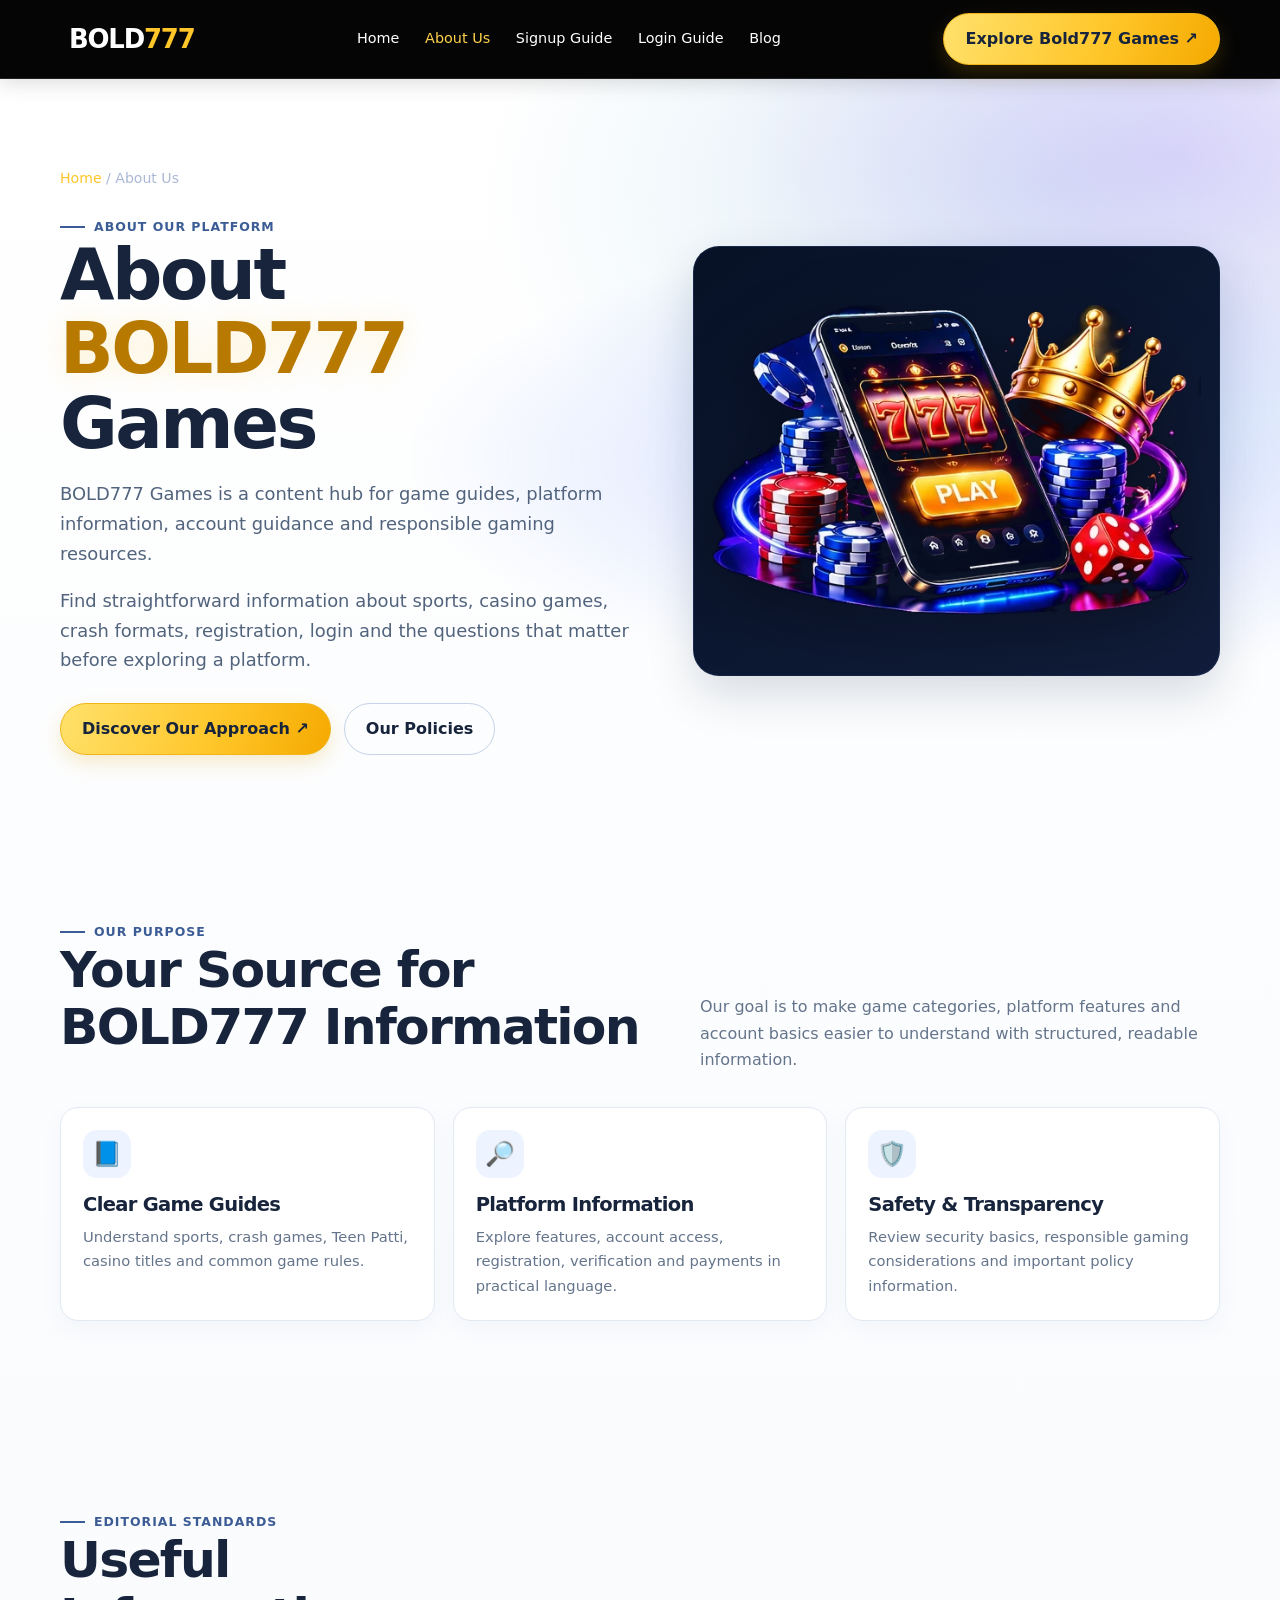
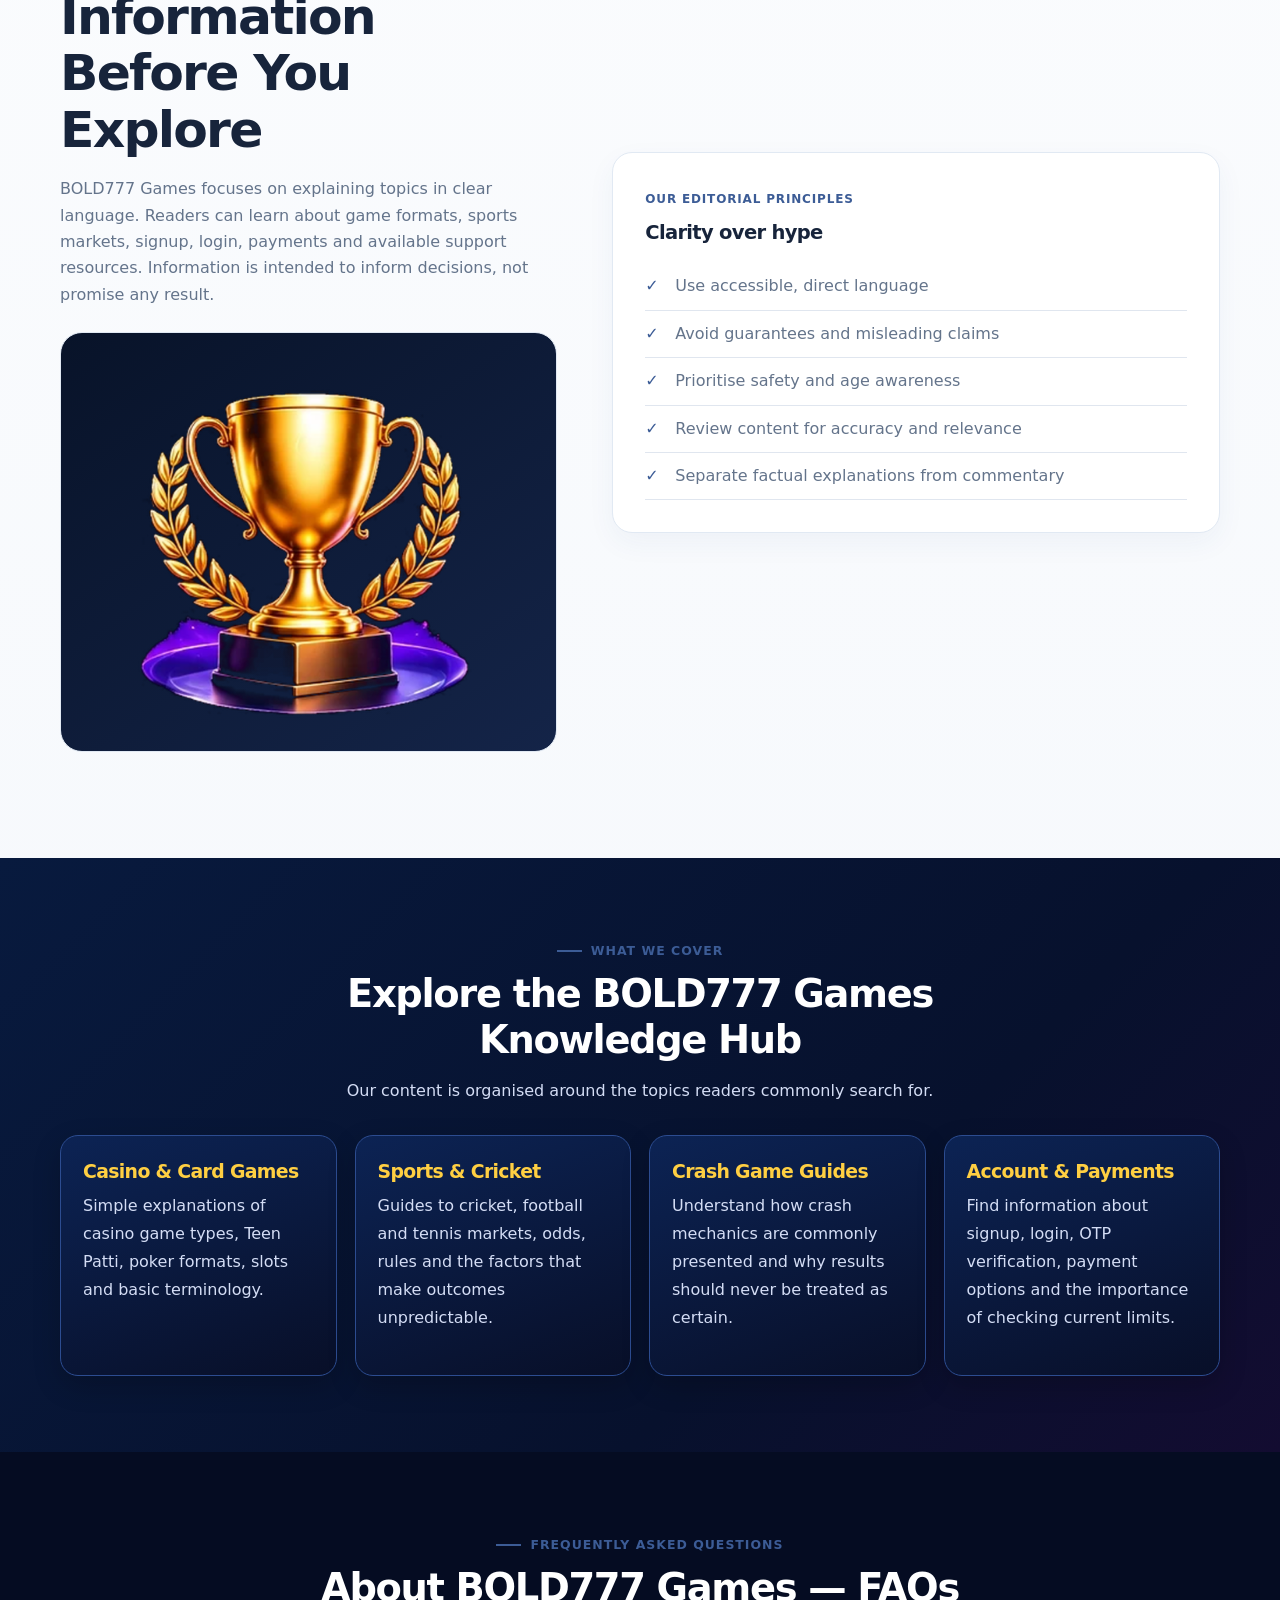
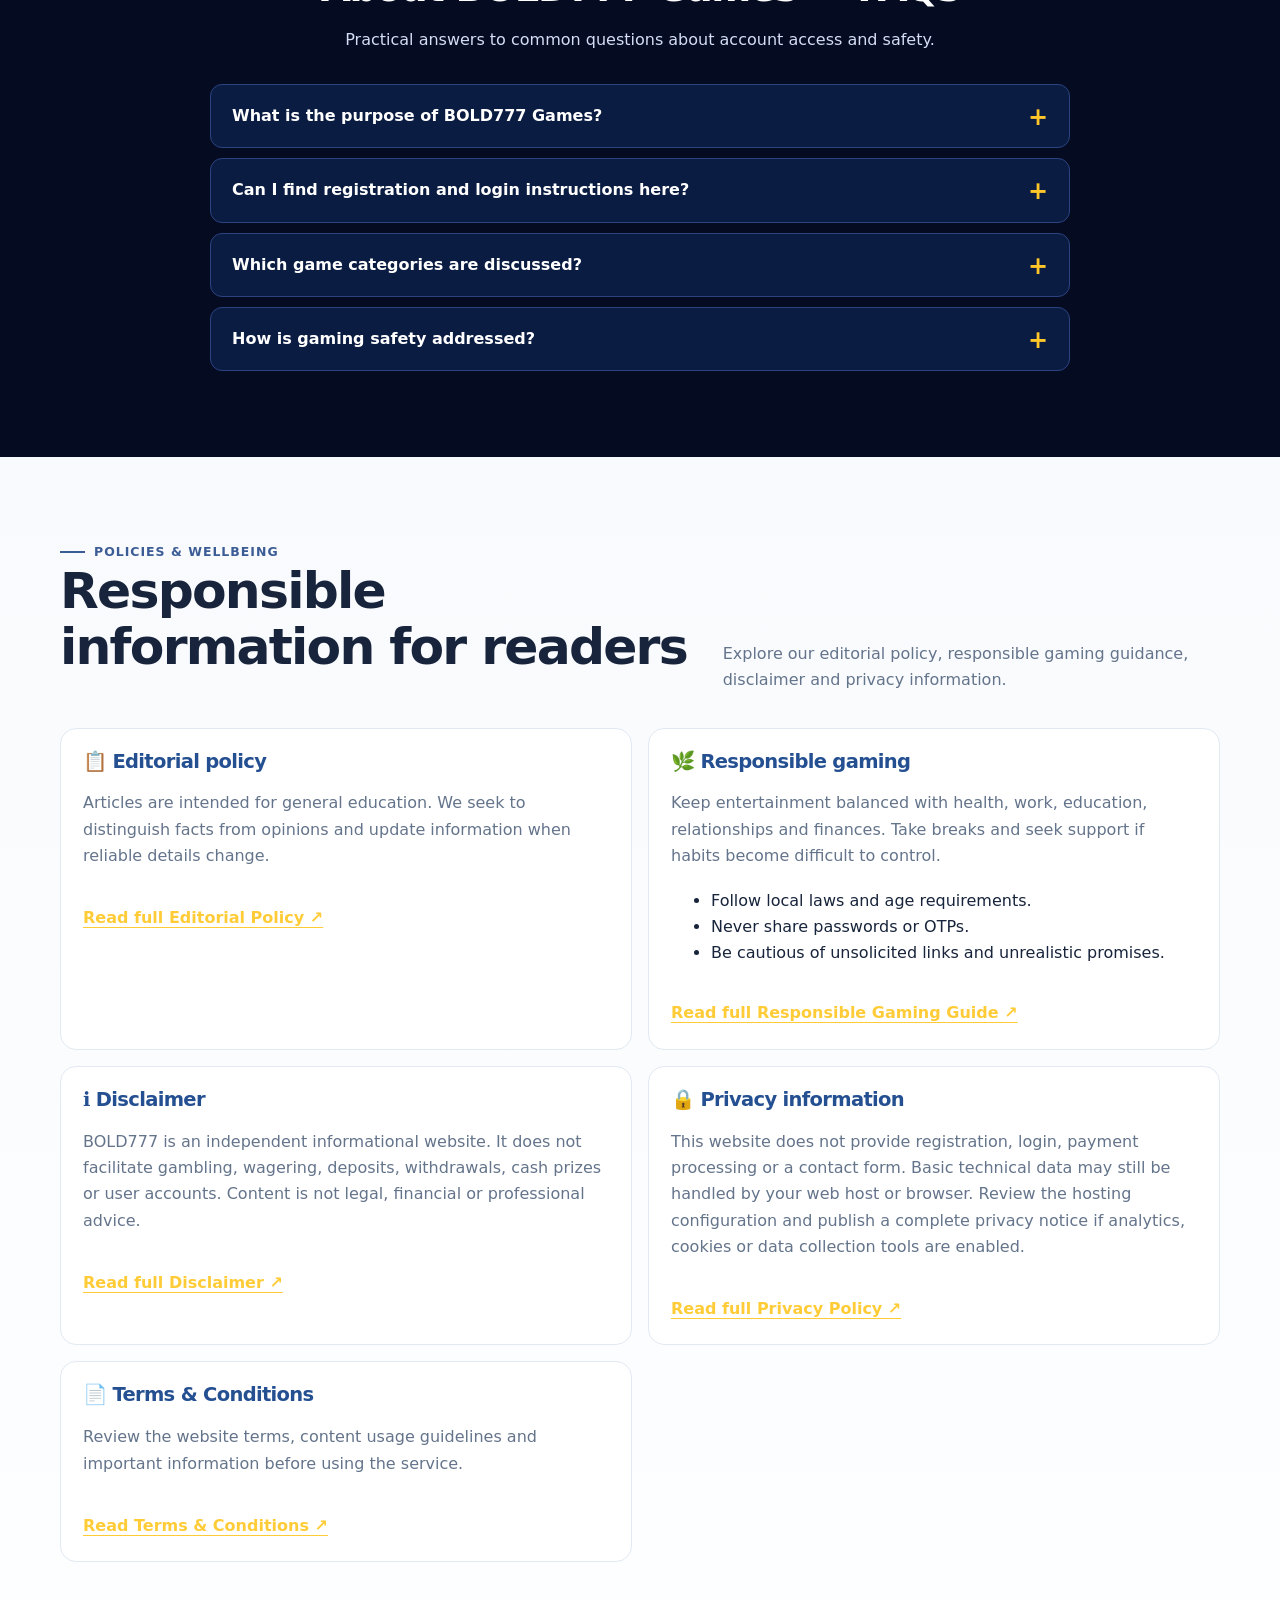
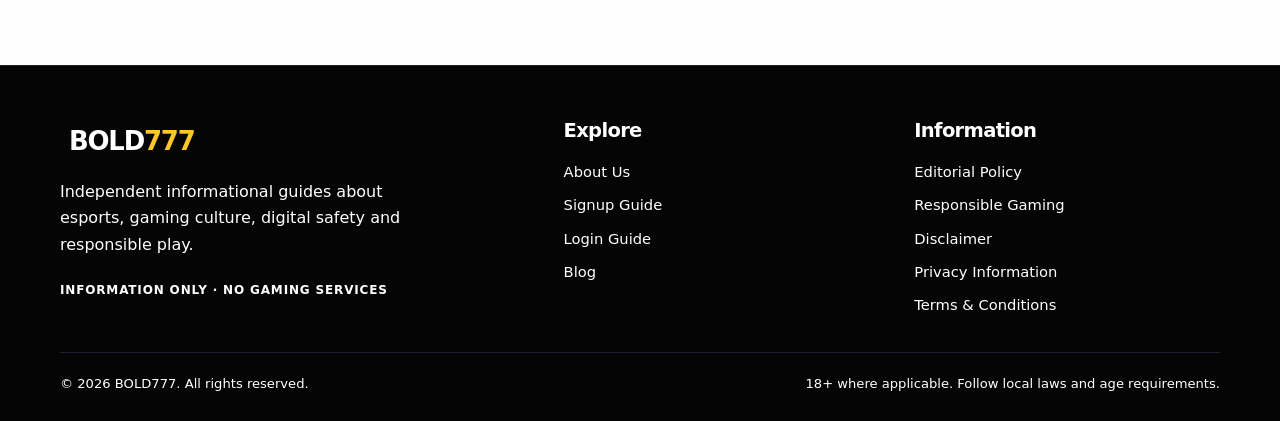
==== commit a42edf88: "Update about.html" ====
--- a/about.html
+++ b/about.html
@@ -4,7 +4,7 @@
 <title>About BOLD777 | Gaming Guides &amp; Editorial Information</title>
 <meta content="#ffffff" name="theme-color"/><link href="assets/style.css" rel="stylesheet"/>
 <meta content="website" property="og:type"/>
-<meta content="Learn about BOLD777 guides, our informational approach, gaming topics, editorial standards, reader safety and important website policies." name="description"/><meta content="index, follow" name="robots"/><link href="https://bold777games.com/about.html" rel="canonical"/><meta content="About BOLD777 | Gaming Guides &amp; Editorial Information" property="og:title"/><meta content="Learn about BOLD777 guides, our informational approach, gaming topics, editorial standards, reader safety and important website policies." property="og:description"/><meta content="https://bold777games.com/about.html" property="og:url"/><meta content="summary_large_image" name="twitter:card"/><meta content="About BOLD777 | Gaming Guides &amp; Editorial Information" name="twitter:title"/><meta content="Learn about BOLD777 guides, our informational approach, gaming topics, editorial standards, reader safety and important website policies." name="twitter:description"/></head><body><header><div class="container nav"><a class="brand" href="index.html">BOLD<span>777</span></a><button aria-expanded="false" aria-label="Toggle navigation" class="menu-btn">Menu</button><nav class="navlinks"><a class="" href="index.html">Home</a><a class="active" href="about.html">About Us</a><a class="" href="signup.html">Signup Guide</a><a class="" href="login.html">Login Guide</a><a class="" href="blog.html">Blog</a></nav><a class="nav-cta" href="https://bold777games.com/">Explore Bold777 Games ↗</a></div></header>
+<meta content="Learn about BOLD777 guides, our informational approach, gaming topics, editorial standards, reader safety and important website policies." name="description"/><meta content="index, follow" name="robots"/><link href="https://bold777games.netlify.app/about" rel="canonical"/><meta content="About BOLD777 | Gaming Guides &amp; Editorial Information" property="og:title"/><meta content="Learn about BOLD777 guides, our informational approach, gaming topics, editorial standards, reader safety and important website policies." property="og:description"/><meta content="https://bold777games.com/about.html" property="og:url"/><meta content="summary_large_image" name="twitter:card"/><meta content="About BOLD777 | Gaming Guides &amp; Editorial Information" name="twitter:title"/><meta content="Learn about BOLD777 guides, our informational approach, gaming topics, editorial standards, reader safety and important website policies." name="twitter:description"/></head><body><header><div class="container nav"><a class="brand" href="index.html">BOLD<span>777</span></a><button aria-expanded="false" aria-label="Toggle navigation" class="menu-btn">Menu</button><nav class="navlinks"><a class="" href="index.html">Home</a><a class="active" href="about.html">About Us</a><a class="" href="signup.html">Signup Guide</a><a class="" href="login.html">Login Guide</a><a class="" href="blog.html">Blog</a></nav><a class="nav-cta" href="https://bold777games.com/">Explore Bold777 Games ↗</a></div></header>
 <main><section class="hero about-feature-hero"><div class="container hero-grid"><div class="about-hero-copy"><div class="breadcrumbs"><a href="index.html">Home</a> / About Us</div><span class="eyebrow">About our platform</span><h1>About <span>BOLD777</span> Games</h1><p>BOLD777 Games is a content hub for game guides, platform information, account guidance and responsible gaming resources.</p><p>Find straightforward information about sports, casino games, crash formats, registration, login and the questions that matter before exploring a platform.</p><div class="actions"><a class="btn" href="#our-story">Discover Our Approach ↗</a><a class="btn secondary" href="#editorial">Our Policies</a></div></div><div class="visual hero-art about-hero-art"><img alt="Gaming device and online account illustration" src="assets/images/phone-guide.webp"/></div></div></section>
 <section class="section" id="our-story"><div class="container"><div class="section-head"><div><span class="eyebrow">Our purpose</span><h2>Your Source for BOLD777 Information</h2></div><p>Our goal is to make game categories, platform features and account basics easier to understand with structured, readable information.</p></div><div class="feature-grid">
 <div class="feature-tile"><div class="feature-symbol">📘</div><h3>Clear Game Guides</h3><p>Understand sports, crash games, Teen Patti, casino titles and common game rules.</p></div>
--- a/assets/style.css
+++ b/assets/style.css
@@ -24,7 +24,7 @@
 header{background:rgba(4,8,22,.91);border-bottom:1px solid rgba(120,151,255,.2);box-shadow:0 10px 35px rgba(0,0,0,.24)}
 .nav{height:78px}
 .brand{font-size:1.62rem;letter-spacing:-1.2px;white-space:nowrap}
-.brand:before{content:"♛";display:inline-block;color:var(--gold);font-size:1.25em;margin-right:9px;vertical-align:-2px;text-shadow:0 0 18px rgba(255,198,41,.45)}
+.brand:before{content:"";display:inline-block;color:var(--gold);font-size:1.25em;margin-right:9px;vertical-align:-2px;text-shadow:0 0 18px rgba(255,198,41,.45)}
 .brand span{color:var(--gold)}
 .navlinks{gap:clamp(12px,2vw,26px);font-size:.9rem;color:#d4dcf2}
 .navlinks a{transition:color .2s ease}
